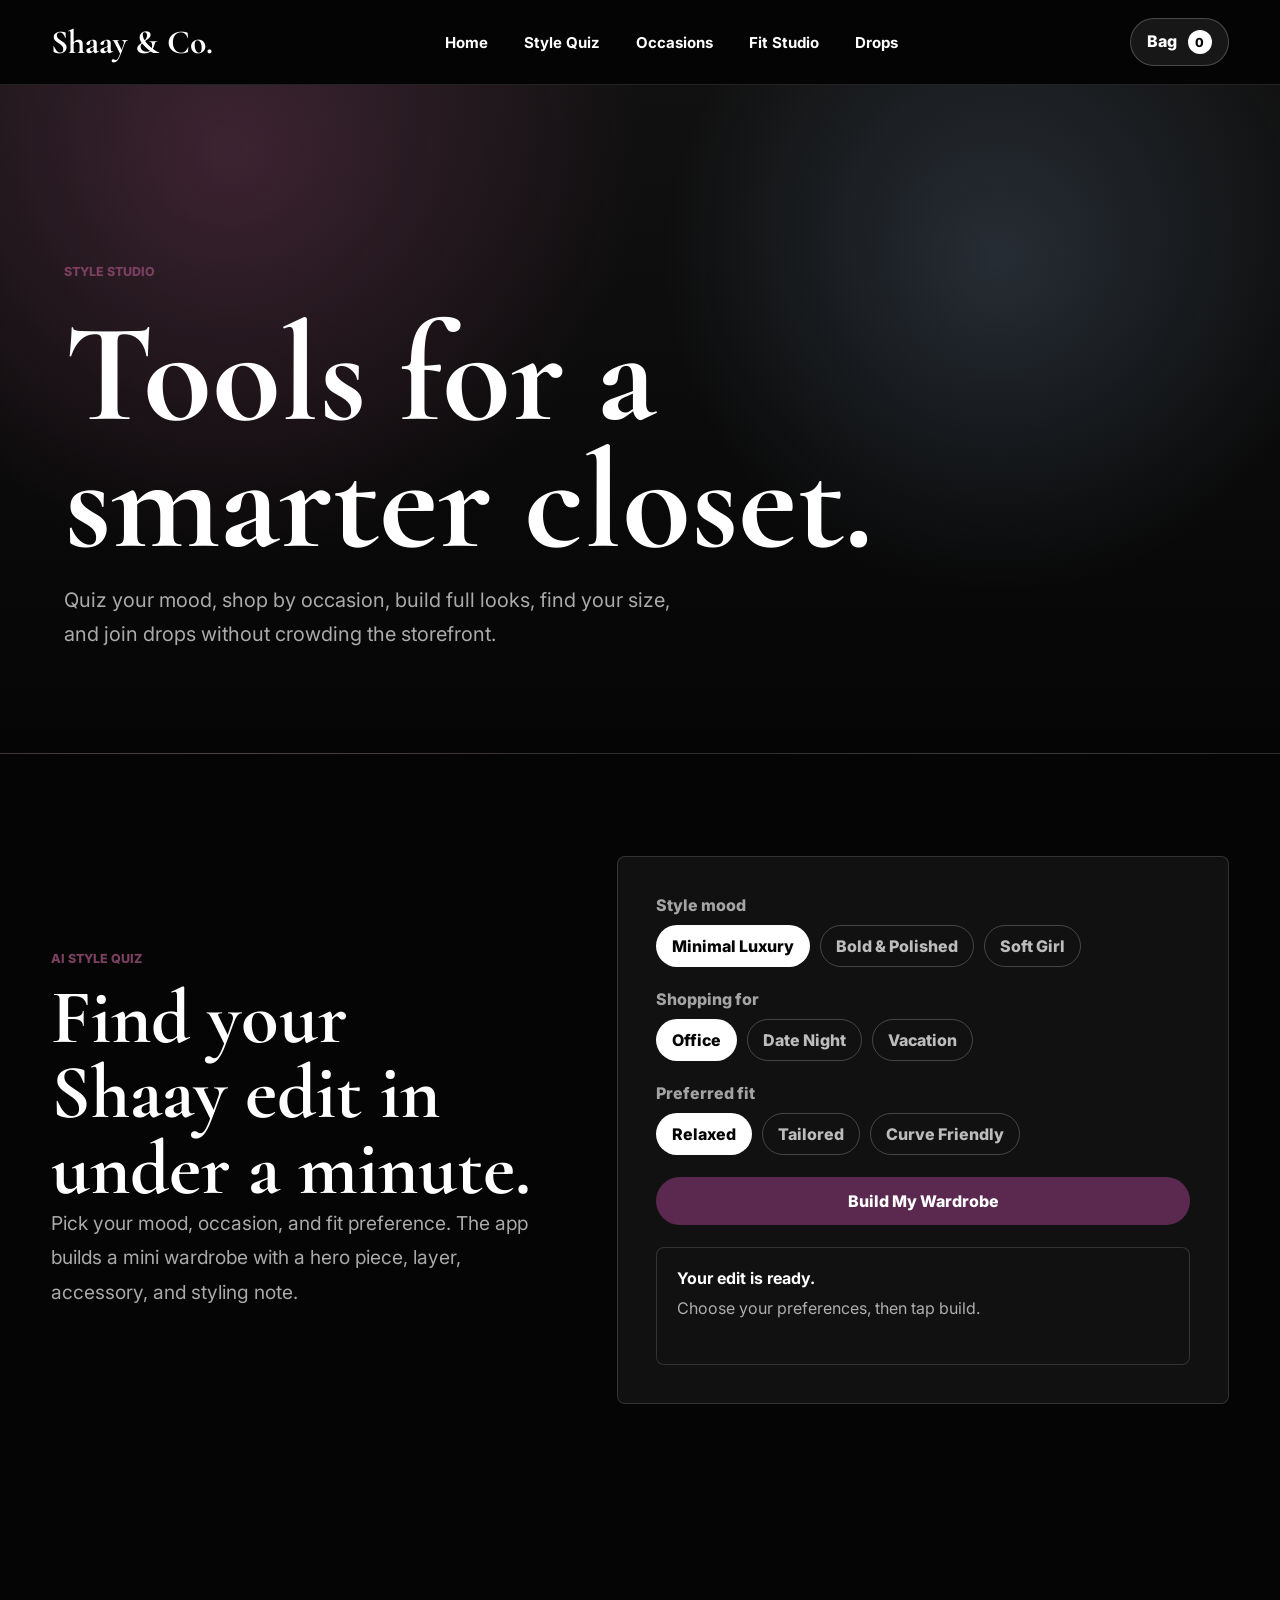
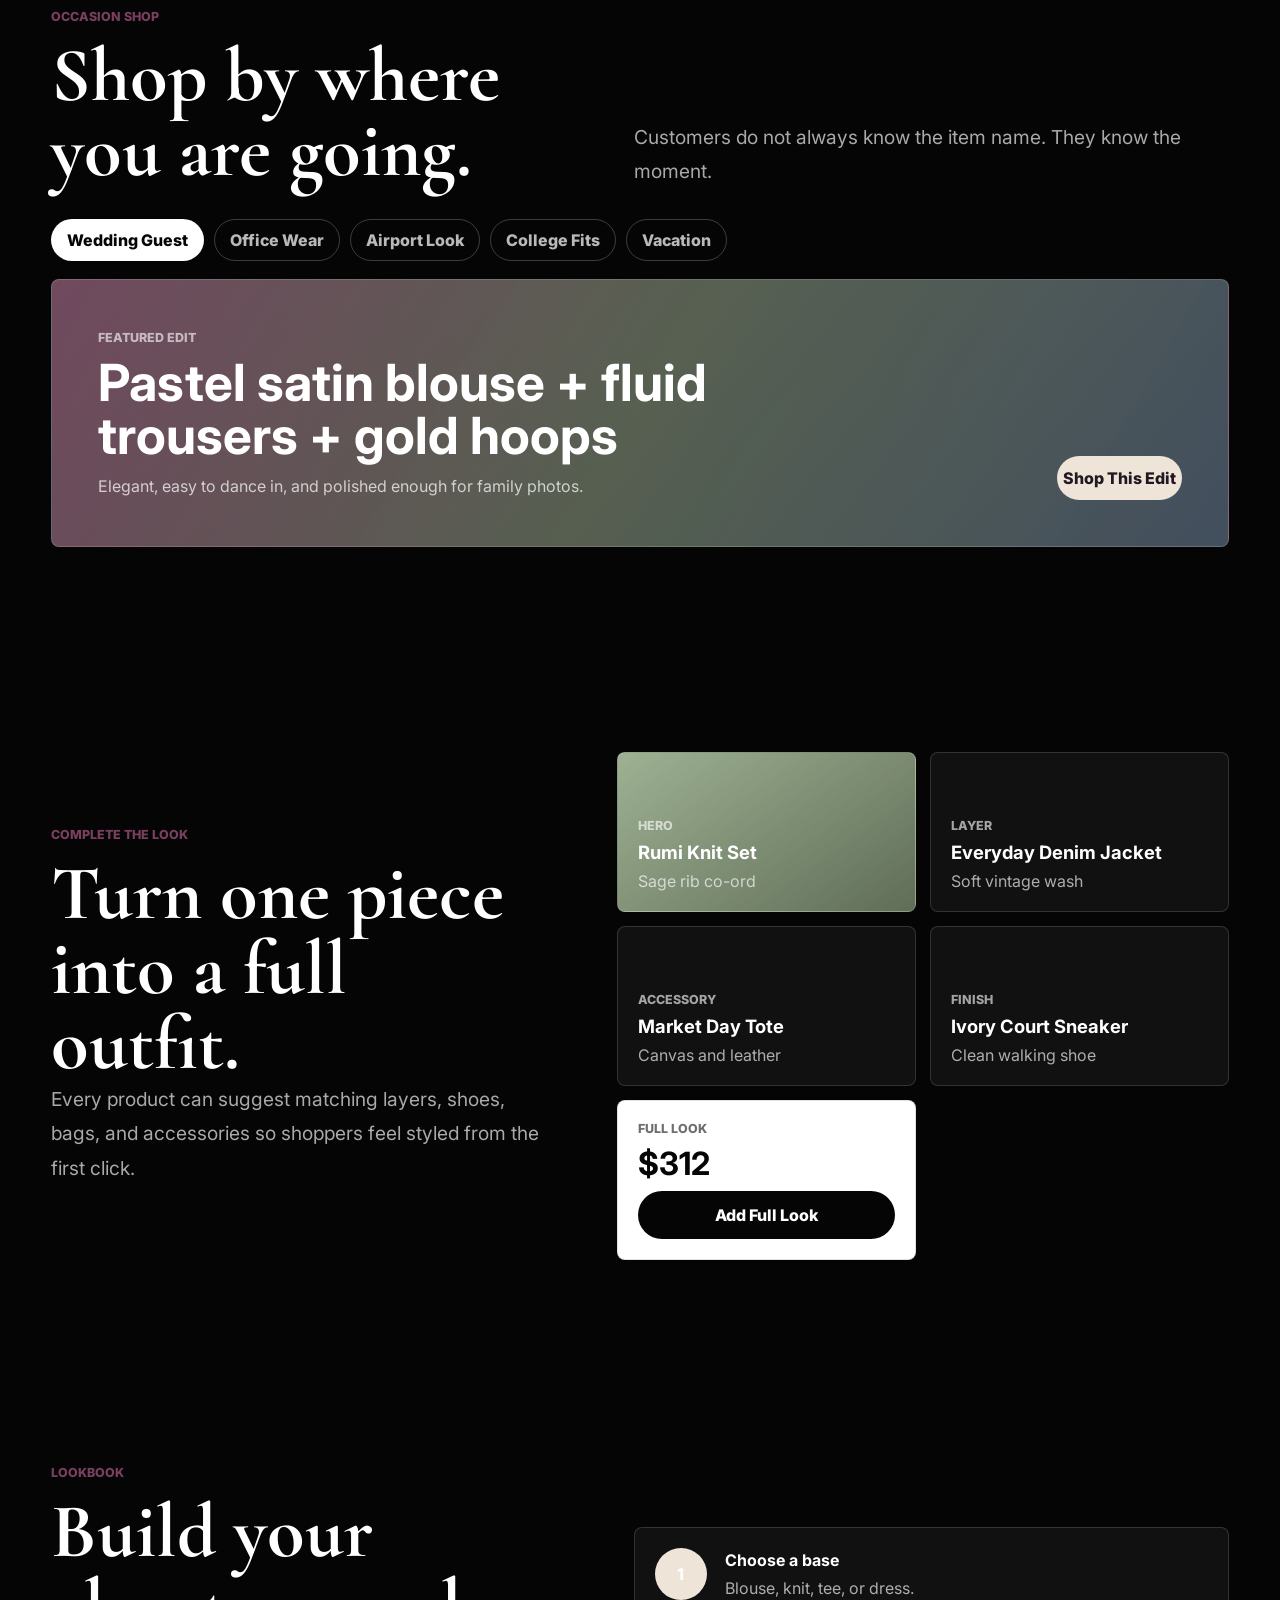
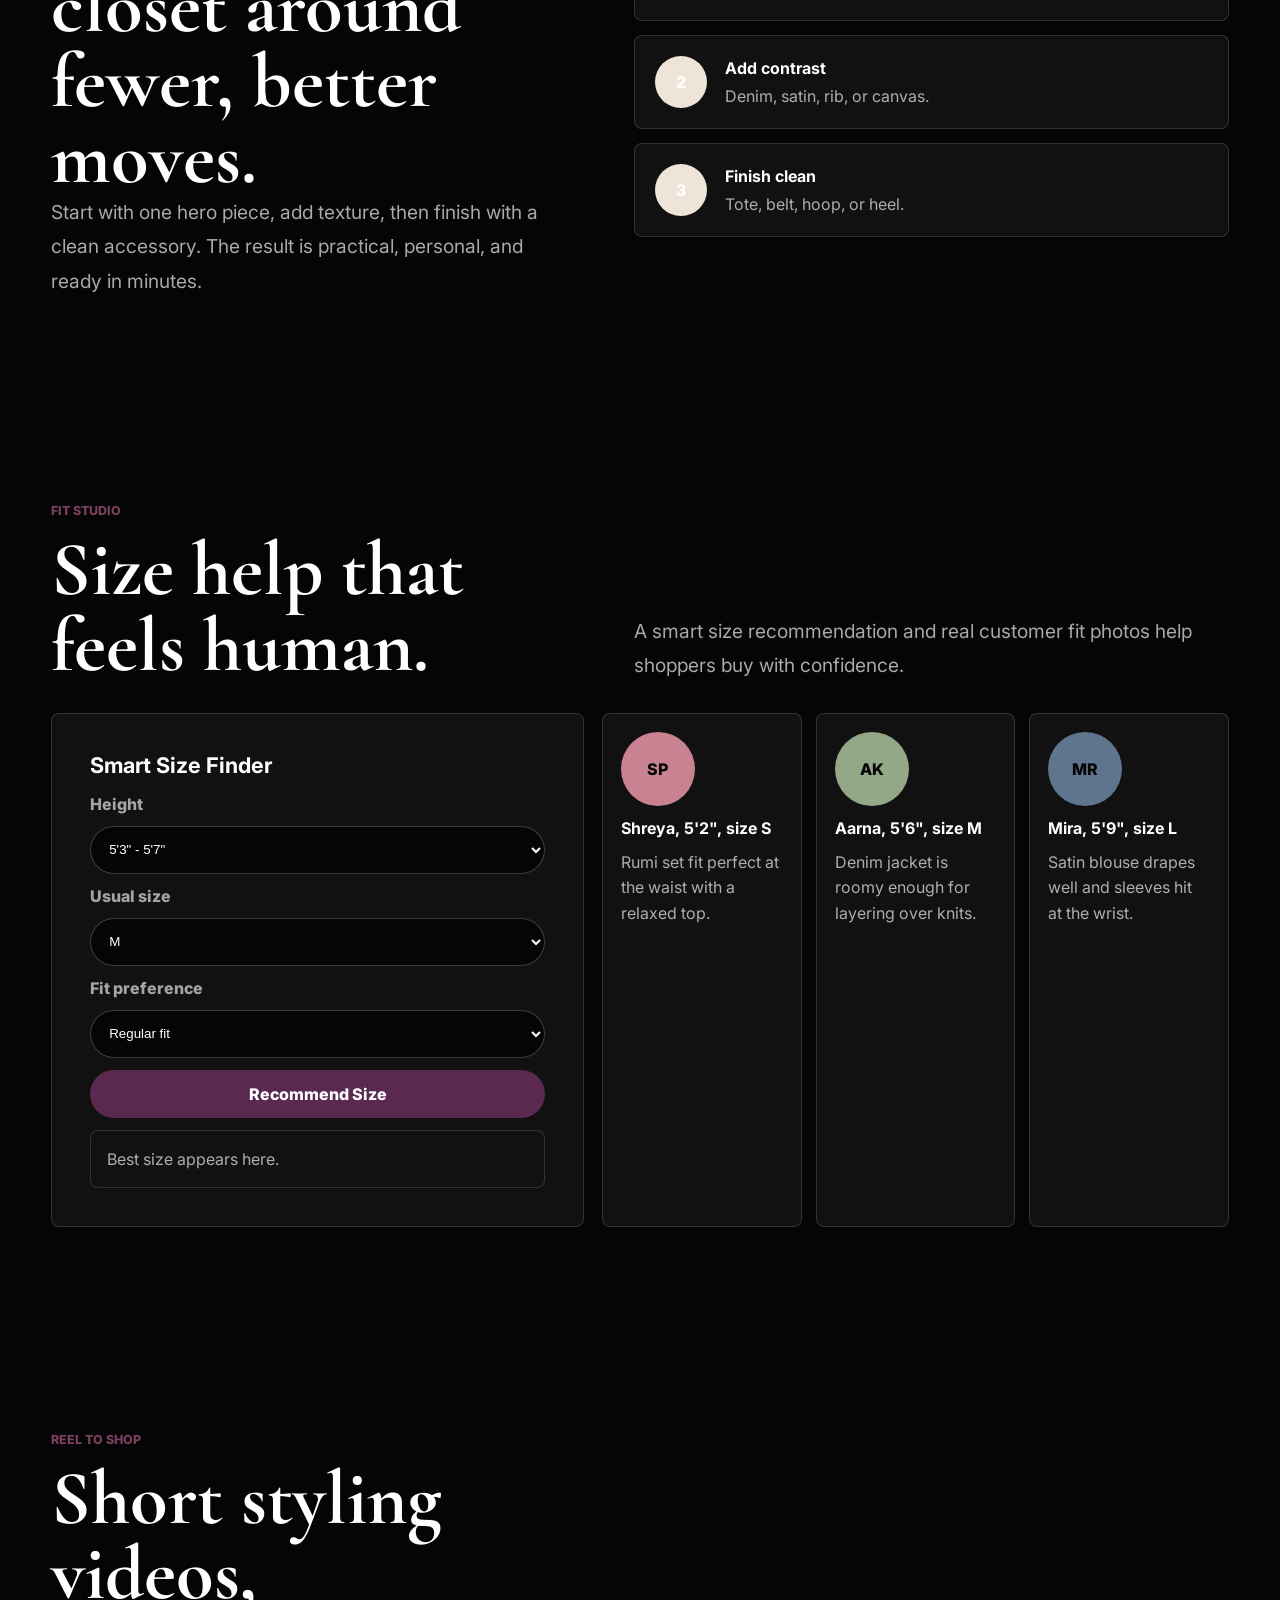
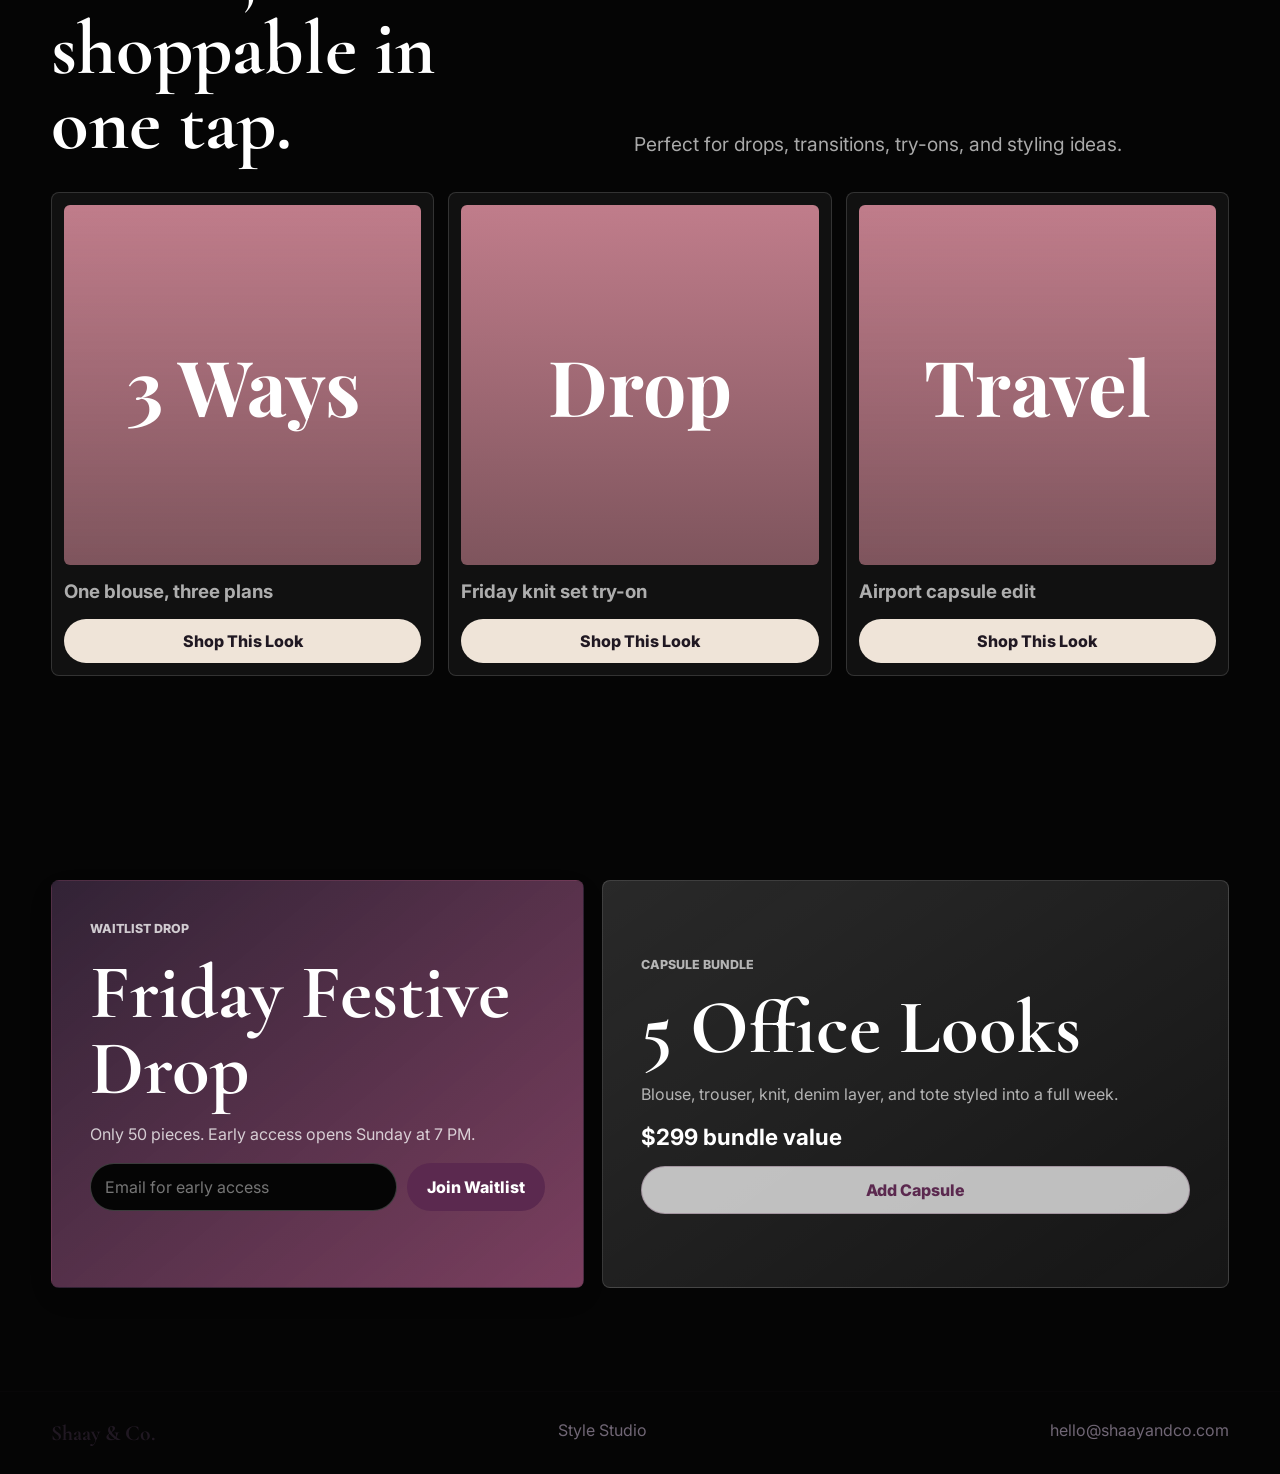
==== features.html @ 63ec81c3 "Refresh storefront and split style studio" ====
<!doctype html>
<html lang="en">
  <head>
    <meta charset="UTF-8" />
    <meta name="viewport" content="width=device-width, initial-scale=1.0" />
    <title>Style Studio | Shaay & Co.</title>
    <meta
      name="description"
      content="Interactive Shaay & Co. styling tools including style quiz, occasion shopping, size finder, reels, waitlists, and capsule bundles."
    />
    <link rel="preconnect" href="https://fonts.googleapis.com" />
    <link rel="preconnect" href="https://fonts.gstatic.com" crossorigin />
    <link
      href="https://fonts.googleapis.com/css2?family=Cormorant+Garamond:wght@600;700&family=Inter:wght@400;500;600;700;800&family=Playfair+Display:wght@600;700&display=swap"
      rel="stylesheet"
    />
    <link rel="stylesheet" href="styles.css" />
  </head>
  <body class="dark-page">
    <header class="site-header" id="top">
      <a class="brand" href="index.html" aria-label="Shaay and Co. home">Shaay &amp; Co.</a>
      <button class="menu-toggle" type="button" aria-expanded="false" aria-controls="site-nav">
        <span></span>
        <span></span>
      </button>
      <nav class="site-nav" id="site-nav" aria-label="Primary navigation">
        <a href="index.html">Home</a>
        <a href="#style-quiz">Style Quiz</a>
        <a href="#occasions">Occasions</a>
        <a href="#fit-studio">Fit Studio</a>
        <a href="#drops">Drops</a>
      </nav>
      <button class="cart-button" type="button" aria-label="Open shopping bag">
        Bag <span id="cart-count">0</span>
      </button>
    </header>

    <main>
      <section class="studio-hero">
        <p class="eyebrow">Style Studio</p>
        <h1>Tools for a smarter closet.</h1>
        <p>
          Quiz your mood, shop by occasion, build full looks, find your size, and join
          drops without crowding the storefront.
        </p>
      </section>

      <section class="section quiz-section" id="style-quiz">
        <div class="feature-copy">
          <p class="eyebrow">AI Style Quiz</p>
          <h2>Find your Shaay edit in under a minute.</h2>
          <p>
            Pick your mood, occasion, and fit preference. The app builds a mini wardrobe
            with a hero piece, layer, accessory, and styling note.
          </p>
        </div>
        <div class="quiz-card">
          <div class="quiz-group">
            <span>Style mood</span>
            <div class="choice-row" data-choice-group="mood">
              <button type="button" class="choice active" data-value="minimal">Minimal Luxury</button>
              <button type="button" class="choice" data-value="bold">Bold & Polished</button>
              <button type="button" class="choice" data-value="soft">Soft Girl</button>
            </div>
          </div>
          <div class="quiz-group">
            <span>Shopping for</span>
            <div class="choice-row" data-choice-group="occasion">
              <button type="button" class="choice active" data-value="office">Office</button>
              <button type="button" class="choice" data-value="date">Date Night</button>
              <button type="button" class="choice" data-value="vacation">Vacation</button>
            </div>
          </div>
          <div class="quiz-group">
            <span>Preferred fit</span>
            <div class="choice-row" data-choice-group="fit">
              <button type="button" class="choice active" data-value="relaxed">Relaxed</button>
              <button type="button" class="choice" data-value="tailored">Tailored</button>
              <button type="button" class="choice" data-value="curve">Curve Friendly</button>
            </div>
          </div>
          <button class="button primary full-button" id="quiz-button" type="button">Build My Wardrobe</button>
          <div class="quiz-result" id="quiz-result" aria-live="polite">
            <strong>Your edit is ready.</strong>
            <p>Choose your preferences, then tap build.</p>
          </div>
        </div>
      </section>

      <section class="section occasions" id="occasions">
        <div class="section-heading compact">
          <div>
            <p class="eyebrow">Occasion Shop</p>
            <h2>Shop by where you are going.</h2>
          </div>
          <p>
            Customers do not always know the item name. They know the moment.
          </p>
        </div>
        <div class="occasion-tabs" aria-label="Occasion filters">
          <button class="occasion-button active" type="button" data-occasion="wedding">Wedding Guest</button>
          <button class="occasion-button" type="button" data-occasion="office">Office Wear</button>
          <button class="occasion-button" type="button" data-occasion="airport">Airport Look</button>
          <button class="occasion-button" type="button" data-occasion="college">College Fits</button>
          <button class="occasion-button" type="button" data-occasion="vacation">Vacation</button>
        </div>
        <div class="occasion-board" id="occasion-board">
          <div>
            <span>Featured edit</span>
            <h3>Pastel satin blouse + fluid trousers + gold hoops</h3>
            <p>Elegant, easy to dance in, and polished enough for family photos.</p>
          </div>
          <button class="add-button" type="button" data-product="Wedding Guest Edit">Shop This Edit</button>
        </div>
      </section>

      <section class="section complete-look" id="complete-look">
        <div class="feature-copy">
          <p class="eyebrow">Complete The Look</p>
          <h2>Turn one piece into a full outfit.</h2>
          <p>
            Every product can suggest matching layers, shoes, bags, and accessories so
            shoppers feel styled from the first click.
          </p>
        </div>
        <div class="look-builder">
          <article class="look-item hero-piece">
            <span>Hero</span>
            <strong>Rumi Knit Set</strong>
            <p>Sage rib co-ord</p>
          </article>
          <article class="look-item">
            <span>Layer</span>
            <strong>Everyday Denim Jacket</strong>
            <p>Soft vintage wash</p>
          </article>
          <article class="look-item">
            <span>Accessory</span>
            <strong>Market Day Tote</strong>
            <p>Canvas and leather</p>
          </article>
          <article class="look-item">
            <span>Finish</span>
            <strong>Ivory Court Sneaker</strong>
            <p>Clean walking shoe</p>
          </article>
          <div class="look-total">
            <span>Full look</span>
            <strong>$312</strong>
            <button class="button primary" type="button" id="add-look-button">Add Full Look</button>
          </div>
        </div>
      </section>

      <section class="section lookbook" id="lookbook">
        <div class="lookbook-copy">
          <p class="eyebrow">Lookbook</p>
          <h2>Build your closet around fewer, better moves.</h2>
          <p>
            Start with one hero piece, add texture, then finish with a clean accessory.
            The result is practical, personal, and ready in minutes.
          </p>
        </div>
        <div class="lookbook-steps" aria-label="Styling steps">
          <div><span>1</span><strong>Choose a base</strong><p>Blouse, knit, tee, or dress.</p></div>
          <div><span>2</span><strong>Add contrast</strong><p>Denim, satin, rib, or canvas.</p></div>
          <div><span>3</span><strong>Finish clean</strong><p>Tote, belt, hoop, or heel.</p></div>
        </div>
      </section>

      <section class="section fit-studio" id="fit-studio">
        <div class="section-heading compact">
          <div>
            <p class="eyebrow">Fit Studio</p>
            <h2>Size help that feels human.</h2>
          </div>
          <p>
            A smart size recommendation and real customer fit photos help shoppers buy
            with confidence.
          </p>
        </div>
        <div class="fit-grid">
          <form class="size-card" id="size-form">
            <h3>Smart Size Finder</h3>
            <label for="height">Height</label>
            <select id="height" name="height">
              <option value="petite">Under 5'3"</option>
              <option value="regular" selected>5'3" - 5'7"</option>
              <option value="tall">5'8" and above</option>
            </select>
            <label for="usual-size">Usual size</label>
            <select id="usual-size" name="usual-size">
              <option>XS</option>
              <option>S</option>
              <option selected>M</option>
              <option>L</option>
              <option>XL</option>
            </select>
            <label for="fit-preference">Fit preference</label>
            <select id="fit-preference" name="fit-preference">
              <option value="snatched">Close fit</option>
              <option value="regular" selected>Regular fit</option>
              <option value="relaxed">Relaxed fit</option>
            </select>
            <button class="button primary full-button" type="submit">Recommend Size</button>
            <p class="size-result" id="size-result" role="status">Best size appears here.</p>
          </form>
          <div class="fit-photos">
            <article>
              <div class="fit-avatar blush-bg">SP</div>
              <strong>Shreya, 5'2", size S</strong>
              <p>Rumi set fit perfect at the waist with a relaxed top.</p>
            </article>
            <article>
              <div class="fit-avatar sage-bg">AK</div>
              <strong>Aarna, 5'6", size M</strong>
              <p>Denim jacket is roomy enough for layering over knits.</p>
            </article>
            <article>
              <div class="fit-avatar denim-bg">MR</div>
              <strong>Mira, 5'9", size L</strong>
              <p>Satin blouse drapes well and sleeves hit at the wrist.</p>
            </article>
          </div>
        </div>
      </section>

      <section class="section reels-section" id="reels">
        <div class="section-heading compact">
          <div>
            <p class="eyebrow">Reel To Shop</p>
            <h2>Short styling videos, shoppable in one tap.</h2>
          </div>
          <p>Perfect for drops, transitions, try-ons, and styling ideas.</p>
        </div>
        <div class="reel-grid">
          <article class="reel-card">
            <div class="reel-frame">3 Ways</div>
            <h3>One blouse, three plans</h3>
            <button class="add-button" type="button" data-product="3 Ways Satin Blouse Reel">Shop This Look</button>
          </article>
          <article class="reel-card">
            <div class="reel-frame sage-bg">Drop</div>
            <h3>Friday knit set try-on</h3>
            <button class="add-button" type="button" data-product="Friday Knit Set Reel">Shop This Look</button>
          </article>
          <article class="reel-card">
            <div class="reel-frame denim-bg">Travel</div>
            <h3>Airport capsule edit</h3>
            <button class="add-button" type="button" data-product="Airport Capsule Reel">Shop This Look</button>
          </article>
        </div>
      </section>

      <section class="section drops-bundles" id="drops">
        <div class="drop-card">
          <p class="eyebrow">Waitlist Drop</p>
          <h2>Friday Festive Drop</h2>
          <p>Only 50 pieces. Early access opens Sunday at 7 PM.</p>
          <form id="waitlist-form" class="mini-form">
            <input name="waitlist-email" type="email" placeholder="Email for early access" required />
            <button class="button primary" type="submit">Join Waitlist</button>
          </form>
          <p class="form-message" id="waitlist-message" role="status"></p>
        </div>
        <div class="bundle-card">
          <p class="eyebrow">Capsule Bundle</p>
          <h2>5 Office Looks</h2>
          <p>Blouse, trouser, knit, denim layer, and tote styled into a full week.</p>
          <strong>$299 bundle value</strong>
          <button class="button secondary" type="button" id="bundle-button">Add Capsule</button>
        </div>
      </section>
    </main>

    <aside class="toast" id="toast" role="status" aria-live="polite"></aside>

    <footer class="site-footer">
      <strong>Shaay &amp; Co.</strong>
      <span>Style Studio</span>
      <a href="mailto:hello@shaayandco.com">hello@shaayandco.com</a>
    </footer>

    <script src="script.js"></script>
  </body>
</html>
---- styles.css ----
:root {
  --ink: #201822;
  --muted: #706675;
  --paper: #fbf7f1;
  --ivory: #efe4d8;
  --sage: #93a886;
  --blush: #c98291;
  --denim: #5f748d;
  --charcoal: #2d2133;
  --fig: #5b294f;
  --wine: #7b3f5f;
  --gold: #b58a4a;
  --line: rgba(32, 24, 34, 0.13);
  --shadow: 0 18px 45px rgba(45, 33, 51, 0.14);
}

* {
  box-sizing: border-box;
}

html {
  scroll-behavior: smooth;
}

body {
  margin: 0;
  background: var(--paper);
  color: var(--ink);
  font-family: Inter, system-ui, -apple-system, BlinkMacSystemFont, "Segoe UI", sans-serif;
}

body.home-page {
  background: #050505;
  color: #f8f4ee;
}

body.dark-page {
  background: #050505;
  color: #f8f4ee;
}

a {
  color: inherit;
  text-decoration: none;
}

button,
input {
  font: inherit;
}

.site-header {
  position: sticky;
  top: 0;
  z-index: 20;
  display: grid;
  grid-template-columns: auto 1fr auto;
  align-items: center;
  gap: 28px;
  padding: 18px clamp(18px, 4vw, 56px);
  background: rgba(251, 247, 241, 0.9);
  border-bottom: 1px solid var(--line);
  backdrop-filter: blur(16px);
}

.home-page .site-header {
  background: rgba(5, 5, 5, 0.82);
  border-bottom-color: rgba(255, 255, 255, 0.12);
}

.dark-page .site-header {
  background: rgba(5, 5, 5, 0.82);
  border-bottom-color: rgba(255, 255, 255, 0.12);
}

.dark-page .brand,
.dark-page .site-nav,
.dark-page .site-nav a:hover {
  color: #fff;
}

.dark-page .cart-button,
.dark-page .menu-toggle {
  background: rgba(255, 255, 255, 0.08);
  border-color: rgba(255, 255, 255, 0.22);
  color: #fff;
}

.dark-page .cart-button span {
  background: #fff;
  color: #050505;
}

.dark-page .menu-toggle span {
  background: #fff;
}

.home-page .brand,
.home-page .site-nav,
.home-page .site-nav a:hover {
  color: #fff;
}

.home-page .cart-button,
.home-page .menu-toggle {
  background: rgba(255, 255, 255, 0.08);
  border-color: rgba(255, 255, 255, 0.22);
  color: #fff;
}

.home-page .cart-button span {
  background: #fff;
  color: #050505;
}

.home-page .menu-toggle span {
  background: #fff;
}

.brand {
  font-family: "Cormorant Garamond", Georgia, serif;
  font-size: clamp(1.5rem, 3vw, 2.1rem);
  font-weight: 700;
}

.site-nav {
  display: flex;
  justify-content: center;
  gap: clamp(18px, 3vw, 36px);
  color: var(--muted);
  font-size: 0.94rem;
  font-weight: 700;
}

.site-nav a:hover {
  color: var(--ink);
}

.cart-button,
.menu-toggle,
.filter-button,
.choice,
.occasion-button,
.add-button,
.button {
  border: 0;
  cursor: pointer;
}

.cart-button {
  min-width: 92px;
  padding: 11px 16px;
  border: 1px solid var(--line);
  border-radius: 999px;
  background: #fff;
  color: var(--ink);
  font-weight: 800;
}

.cart-button span {
  display: inline-grid;
  min-width: 24px;
  height: 24px;
  margin-left: 8px;
  place-items: center;
  border-radius: 999px;
  background: var(--fig);
  color: #fff;
  font-size: 0.78rem;
}

.menu-toggle {
  display: none;
  width: 42px;
  height: 42px;
  place-items: center;
  border-radius: 999px;
  background: #fff;
  border: 1px solid var(--line);
}

.menu-toggle span {
  display: block;
  width: 18px;
  height: 2px;
  margin: 3px 0;
  background: var(--ink);
}

.hero {
  position: relative;
  min-height: min(720px, calc(100vh - 72px));
  display: grid;
  align-items: center;
  overflow: hidden;
  isolation: isolate;
}

.home-page .hero {
  min-height: min(860px, calc(100vh - 72px));
  align-items: end;
  background: #050505;
}

.studio-hero {
  min-height: 58vh;
  display: grid;
  align-content: end;
  gap: 18px;
  padding: clamp(96px, 14vw, 180px) clamp(18px, 5vw, 72px) clamp(56px, 8vw, 110px);
  background:
    linear-gradient(135deg, rgba(251, 247, 241, 0.86), rgba(239, 228, 216, 0.62)),
    linear-gradient(120deg, rgba(123, 63, 95, 0.18), rgba(147, 168, 134, 0.18), rgba(95, 116, 141, 0.16));
}

.dark-page .studio-hero {
  background:
    radial-gradient(circle at 18% 10%, rgba(123, 63, 95, 0.42), transparent 34%),
    radial-gradient(circle at 78% 26%, rgba(95, 116, 141, 0.3), transparent 30%),
    linear-gradient(180deg, #111 0%, #050505 100%);
  border-bottom: 1px solid rgba(255, 255, 255, 0.12);
}

.studio-hero h1 {
  max-width: 980px;
  margin: 0;
  font-family: "Cormorant Garamond", Georgia, serif;
  font-size: clamp(4rem, 11vw, 10rem);
  line-height: 0.9;
}

.studio-hero p:not(.eyebrow) {
  max-width: 620px;
  margin: 0;
  color: var(--muted);
  font-size: clamp(1rem, 2vw, 1.25rem);
  line-height: 1.7;
}

.dark-page .studio-hero h1,
.dark-page .section h2,
.dark-page .lookbook-copy h2,
.dark-page .size-card h3,
.dark-page .reel-card h3,
.dark-page .bundle-card h2 {
  color: #fff;
}

.dark-page .studio-hero p:not(.eyebrow),
.dark-page .feature-copy p:not(.eyebrow),
.dark-page .lookbook-copy p:not(.eyebrow),
.dark-page .section-heading.compact > p,
.dark-page .look-item p,
.dark-page .lookbook-steps p,
.dark-page .fit-photos p,
.dark-page .reel-card h3,
.dark-page .bundle-card p {
  color: rgba(255, 255, 255, 0.66);
}

.hero img {
  position: absolute;
  inset: 0;
  width: 100%;
  height: 100%;
  object-fit: cover;
  z-index: -2;
}

.home-page .hero img {
  opacity: 0.64;
  filter: saturate(0.9) contrast(1.08);
}

.hero::after {
  content: "";
  position: absolute;
  inset: 0;
  background: linear-gradient(90deg, rgba(251, 247, 241, 0.94) 0%, rgba(244, 230, 222, 0.74) 38%, rgba(123, 63, 95, 0.08) 76%);
  z-index: -1;
}

.home-page .hero::after {
  background:
    linear-gradient(180deg, rgba(5, 5, 5, 0.16) 0%, rgba(5, 5, 5, 0.28) 42%, #050505 100%),
    linear-gradient(90deg, rgba(5, 5, 5, 0.9) 0%, rgba(5, 5, 5, 0.54) 42%, rgba(5, 5, 5, 0.2) 100%);
}

.hero-copy {
  width: min(820px, calc(100% - 36px));
  margin-left: clamp(18px, 6vw, 82px);
  padding: 56px 0 112px;
}

.home-page .hero-copy {
  width: min(900px, calc(100% - 36px));
  margin-inline: auto;
  padding: 80px 0 clamp(78px, 12vw, 140px);
  text-align: center;
}

.eyebrow {
  margin: 0 0 14px;
  color: var(--wine);
  font-size: 0.78rem;
  font-weight: 800;
  letter-spacing: 0;
  text-transform: uppercase;
}

.hero h1,
.section h2,
.collection-panel h2,
.newsletter h2,
.drop-card h2,
.bundle-card h2 {
  margin: 0;
  font-family: "Cormorant Garamond", Georgia, serif;
  line-height: 0.98;
}

.hero h1 {
  max-width: 100%;
  color: var(--ink);
  font-size: clamp(4.2rem, 9vw, 8.8rem);
  white-space: nowrap;
}

.home-page .hero h1 {
  color: #fff;
  text-shadow: 0 16px 50px rgba(0, 0, 0, 0.45);
}

.hero p:not(.eyebrow) {
  max-width: 520px;
  margin: 22px 0 0;
  color: #373331;
  font-size: clamp(1.05rem, 2vw, 1.35rem);
  line-height: 1.55;
}

.home-page .hero p:not(.eyebrow) {
  max-width: 680px;
  margin-inline: auto;
  color: rgba(255, 255, 255, 0.86);
}

.hero-actions {
  display: flex;
  flex-wrap: wrap;
  gap: 12px;
  margin-top: 32px;
}

.home-page .hero-actions {
  justify-content: center;
}

.button {
  display: inline-flex;
  min-height: 48px;
  align-items: center;
  justify-content: center;
  padding: 0 20px;
  border-radius: 999px;
  font-weight: 800;
}

.button.primary {
  background: var(--fig);
  color: #fff;
}

.home-page .button.primary {
  background: #fff;
  color: #050505;
}

.home-page .button.secondary {
  background: transparent;
  border-color: rgba(255, 255, 255, 0.46);
  color: #fff;
}

.home-category-nav {
  display: grid;
  grid-template-columns: repeat(5, 1fr);
  gap: 1px;
  background: rgba(255, 255, 255, 0.12);
  border-block: 1px solid rgba(255, 255, 255, 0.12);
}

.home-category-nav a {
  min-height: 74px;
  display: grid;
  place-items: center;
  background: #050505;
  color: rgba(255, 255, 255, 0.86);
  font-weight: 800;
  text-transform: uppercase;
}

.home-category-nav a:hover {
  background: #151015;
  color: #fff;
}

.campaign-gallery {
  display: grid;
  grid-template-columns: 1.25fr 0.85fr;
  grid-template-rows: repeat(2, minmax(300px, 38vw));
  gap: 1px;
  background: rgba(255, 255, 255, 0.12);
  border-bottom: 1px solid rgba(255, 255, 255, 0.12);
}

.campaign-tile {
  position: relative;
  display: grid;
  align-items: end;
  min-height: 320px;
  overflow: hidden;
  color: #fff;
  isolation: isolate;
}

.campaign-tile.large {
  grid-row: span 2;
}

.campaign-tile img,
.video-card img {
  position: absolute;
  inset: 0;
  width: 100%;
  height: 100%;
  object-fit: cover;
  z-index: -2;
}

.campaign-tile::after,
.video-card::after {
  content: "";
  position: absolute;
  inset: 0;
  background: linear-gradient(180deg, rgba(5, 5, 5, 0.04), rgba(5, 5, 5, 0.82));
  z-index: -1;
}

.campaign-tile div {
  display: grid;
  gap: 8px;
  padding: clamp(22px, 4vw, 46px);
}

.campaign-tile span,
.video-card span {
  color: rgba(255, 255, 255, 0.7);
  font-size: 0.78rem;
  font-weight: 800;
  text-transform: uppercase;
}

.campaign-tile strong {
  font-family: "Cormorant Garamond", Georgia, serif;
  font-size: clamp(2.6rem, 7vw, 6.6rem);
  line-height: 0.92;
}

.button.secondary {
  border: 1px solid rgba(91, 41, 79, 0.28);
  background: rgba(255, 255, 255, 0.72);
  color: var(--fig);
}

.announcement {
  display: grid;
  grid-template-columns: repeat(3, 1fr);
  border-block: 1px solid var(--line);
  background: #fff;
}

.home-page .announcement {
  background: #111;
  border-block-color: rgba(255, 255, 255, 0.12);
}

.home-page .announcement span {
  color: rgba(255, 255, 255, 0.78);
}

.home-page .announcement span + span {
  border-left-color: rgba(255, 255, 255, 0.12);
}

.announcement span {
  padding: 18px;
  text-align: center;
  color: var(--muted);
  font-weight: 700;
}

.announcement span + span {
  border-left: 1px solid var(--line);
}

.section {
  padding: clamp(64px, 8vw, 112px) clamp(18px, 4vw, 56px);
}

.home-page .section {
  background: #050505;
}

.home-page .campaign-copy {
  border-bottom: 1px solid rgba(255, 255, 255, 0.12);
}

.home-page .campaign-copy h2,
.home-page .shop-section h2 {
  color: #fff;
}

.home-page .campaign-copy p,
.home-page .intro > p,
.home-page .section-heading.compact > p {
  color: rgba(255, 255, 255, 0.68);
}

.video-shop {
  display: grid;
  grid-template-columns: minmax(0, 0.74fr) minmax(0, 1fr);
  gap: clamp(24px, 5vw, 72px);
  align-items: end;
  padding: clamp(70px, 9vw, 124px) clamp(18px, 4vw, 56px);
  background: #050505;
}

.video-copy h2 {
  max-width: 680px;
  margin: 0;
  color: #fff;
  font-family: "Cormorant Garamond", Georgia, serif;
  font-size: clamp(2.6rem, 6vw, 5.8rem);
  line-height: 0.96;
}

.video-grid {
  display: grid;
  grid-template-columns: repeat(2, minmax(0, 1fr));
  gap: 16px;
}

.video-card {
  position: relative;
  min-height: 520px;
  display: grid;
  align-items: end;
  overflow: hidden;
  border: 1px solid rgba(255, 255, 255, 0.14);
  border-radius: 8px;
  color: #fff;
  isolation: isolate;
}

.video-card div {
  display: grid;
  gap: 8px;
  padding: 22px;
}

.video-card strong {
  font-size: 1.15rem;
}

.play-button {
  position: absolute;
  top: 18px;
  right: 18px;
  z-index: 2;
  width: 58px;
  height: 58px;
  border: 1px solid rgba(255, 255, 255, 0.42);
  border-radius: 50%;
  background: rgba(5, 5, 5, 0.5);
  color: #fff;
  cursor: pointer;
  font-size: 0;
}

.play-button::before {
  content: "";
  display: block;
  width: 0;
  height: 0;
  margin: auto;
  border-block: 10px solid transparent;
  border-left: 16px solid #fff;
  transform: translateX(2px);
}

.intro,
.section-heading,
.lookbook,
.newsletter {
  display: grid;
  grid-template-columns: minmax(0, 0.85fr) minmax(0, 1fr);
  gap: clamp(28px, 6vw, 82px);
  align-items: end;
}

.shop-section {
  padding-top: clamp(80px, 10vw, 138px);
}

.section h2,
.newsletter h2,
.drop-card h2,
.bundle-card h2 {
  max-width: 680px;
  font-size: clamp(2.4rem, 6vw, 5.4rem);
}

.intro > p,
.lookbook-copy p:not(.eyebrow),
.feature-copy p:not(.eyebrow),
.section-heading.compact > p {
  margin: 0;
  color: var(--muted);
  font-size: clamp(1rem, 2vw, 1.2rem);
  line-height: 1.8;
}

.section-heading {
  align-items: center;
  margin-bottom: 30px;
}

.section-heading.compact {
  align-items: end;
}

.quiz-section,
.complete-look {
  display: grid;
  grid-template-columns: minmax(0, 0.8fr) minmax(0, 1fr);
  gap: clamp(28px, 6vw, 82px);
  align-items: center;
  background: #fff;
}

.dark-page .section,
.dark-page .quiz-section,
.dark-page .complete-look,
.dark-page .occasions,
.dark-page .lookbook,
.dark-page .fit-studio,
.dark-page .reels-section,
.dark-page .drops-bundles {
  background: #050505;
}

.quiz-card,
.size-card,
.drop-card,
.bundle-card {
  padding: clamp(22px, 4vw, 38px);
  border: 1px solid var(--line);
  border-radius: 8px;
  background: var(--paper);
  box-shadow: 0 10px 30px rgba(23, 22, 21, 0.05);
}

.dark-page .quiz-card,
.dark-page .size-card,
.dark-page .bundle-card,
.dark-page .fit-photos article,
.dark-page .reel-card,
.dark-page .look-item,
.dark-page .lookbook-steps div,
.dark-page .quiz-result,
.dark-page .size-result {
  background: #111;
  border-color: rgba(255, 255, 255, 0.14);
  box-shadow: none;
  color: #fff;
}

.quiz-card {
  display: grid;
  gap: 22px;
}

.quiz-group {
  display: grid;
  gap: 10px;
}

.quiz-group > span {
  color: var(--muted);
  font-weight: 800;
}

.dark-page .quiz-group > span,
.dark-page .occasion-board span,
.dark-page .look-item span,
.dark-page .look-total span,
.dark-page .size-card label {
  color: rgba(255, 255, 255, 0.62);
}

.choice-row,
.occasion-tabs {
  display: flex;
  flex-wrap: wrap;
  gap: 10px;
}

.choice,
.occasion-button {
  min-height: 42px;
  padding: 0 15px;
  border: 1px solid var(--line);
  border-radius: 999px;
  background: #fff;
  color: var(--muted);
  font-weight: 800;
}

.dark-page .choice,
.dark-page .occasion-button {
  background: transparent;
  border-color: rgba(255, 255, 255, 0.22);
  color: rgba(255, 255, 255, 0.72);
}

.choice.active,
.occasion-button.active {
  background: var(--fig);
  color: #fff;
}

.dark-page .choice.active,
.dark-page .occasion-button.active {
  background: #fff;
  color: #050505;
}

.full-button {
  width: 100%;
}

.quiz-result,
.occasion-board,
.look-total,
.size-result {
  border-radius: 8px;
  background: #fff;
}

.quiz-result {
  min-height: 118px;
  padding: 20px;
  border: 1px solid var(--line);
}

.quiz-result p {
  margin: 8px 0 0;
  color: var(--muted);
  line-height: 1.6;
}

.dark-page .quiz-result p,
.dark-page .size-result {
  color: rgba(255, 255, 255, 0.66);
}

.filters {
  display: flex;
  flex-wrap: wrap;
  justify-content: flex-end;
  gap: 10px;
}

.filter-button {
  min-height: 42px;
  padding: 0 16px;
  border-radius: 999px;
  background: #fff;
  color: var(--muted);
  border: 1px solid var(--line);
  font-weight: 800;
}

.filter-button.active {
  background: var(--fig);
  color: #fff;
}

.product-grid {
  display: grid;
  grid-template-columns: repeat(4, minmax(0, 1fr));
  gap: 18px;
}

.product-card {
  display: grid;
  gap: 16px;
  padding: 12px;
  border: 1px solid var(--line);
  border-radius: 8px;
  background: #fff;
  box-shadow: 0 10px 30px rgba(23, 22, 21, 0.05);
}

.home-page .product-card {
  background: #111;
  border-color: rgba(255, 255, 255, 0.14);
  box-shadow: none;
}

.home-page .product-info h3,
.home-page .product-info span {
  color: #fff;
}

.home-page .product-info p {
  color: rgba(255, 255, 255, 0.62);
}

.home-page .filter-button {
  background: transparent;
  border-color: rgba(255, 255, 255, 0.22);
  color: rgba(255, 255, 255, 0.68);
}

.home-page .filter-button.active {
  background: #fff;
  color: #050505;
}

.home-page .add-button {
  background: #fff;
  color: #050505;
}

.home-page .add-button:hover {
  background: var(--blush);
  color: #050505;
}

.product-card.hidden {
  display: none;
}

.occasions {
  background: var(--ivory);
}

.occasion-tabs {
  margin-bottom: 18px;
}

.occasion-board {
  display: grid;
  grid-template-columns: 1fr auto;
  gap: 22px;
  align-items: end;
  min-height: 240px;
  padding: clamp(24px, 5vw, 46px);
  border: 1px solid var(--line);
  background:
    linear-gradient(135deg, rgba(255, 255, 255, 0.78), rgba(255, 255, 255, 0.26)),
    linear-gradient(120deg, #d5a0a8, var(--sage) 50%, var(--denim));
}

.dark-page .occasion-board {
  border-color: rgba(255, 255, 255, 0.16);
  background:
    linear-gradient(135deg, rgba(255, 255, 255, 0.12), rgba(255, 255, 255, 0.03)),
    linear-gradient(120deg, rgba(123, 63, 95, 0.75), rgba(147, 168, 134, 0.48) 50%, rgba(95, 116, 141, 0.62));
  color: #fff;
}

.occasion-board span,
.look-item span,
.look-total span {
  color: var(--muted);
  font-size: 0.78rem;
  font-weight: 800;
  text-transform: uppercase;
}

.occasion-board h3 {
  max-width: 720px;
  margin: 10px 0;
  font-size: clamp(1.8rem, 4vw, 3.4rem);
  line-height: 1.05;
}

.occasion-board p {
  max-width: 560px;
  margin: 0;
  color: var(--muted);
  line-height: 1.7;
}

.dark-page .occasion-board p {
  color: rgba(255, 255, 255, 0.72);
}

.look-builder {
  display: grid;
  grid-template-columns: repeat(2, minmax(0, 1fr));
  gap: 14px;
}

.look-item,
.look-total {
  min-height: 160px;
  display: grid;
  align-content: end;
  gap: 8px;
  padding: 20px;
  border: 1px solid var(--line);
  border-radius: 8px;
  background: var(--paper);
}

.look-item.hero-piece {
  background:
    linear-gradient(145deg, rgba(255, 255, 255, 0.22), rgba(23, 22, 21, 0.08)),
    var(--sage);
}

.dark-page .look-item.hero-piece {
  background:
    linear-gradient(145deg, rgba(255, 255, 255, 0.1), rgba(5, 5, 5, 0.36)),
    var(--sage);
}

.look-item strong {
  font-size: 1.15rem;
}

.look-item p {
  margin: 0;
  color: var(--muted);
}

.look-total {
  background: var(--fig);
  color: #fff;
}

.dark-page .look-total {
  background: #fff;
  color: #050505;
}

.dark-page .look-total span {
  color: rgba(5, 5, 5, 0.58);
}

.dark-page .look-total .button.primary {
  background: #050505;
  color: #fff;
}

.look-total span {
  color: rgba(255, 255, 255, 0.66);
}

.look-total strong {
  font-size: 2rem;
}

.look-total .button.primary {
  background: #fff;
  color: var(--ink);
}

.product-media {
  min-height: 310px;
  border-radius: 6px;
  background-size: cover;
  background-position: center;
}

.product-media.silk {
  background:
    linear-gradient(145deg, rgba(255, 255, 255, 0.2), rgba(216, 169, 165, 0.18)),
    radial-gradient(circle at 42% 28%, #fffaf2 0 14%, transparent 15%),
    linear-gradient(130deg, #efe5d7 0%, #faf6ef 42%, #cfa39e 100%);
}

.product-media.denim {
  background:
    linear-gradient(45deg, rgba(255, 255, 255, 0.1) 25%, transparent 25% 50%, rgba(255, 255, 255, 0.09) 50% 75%, transparent 75%),
    linear-gradient(155deg, #3d546c, #9cadbf);
  background-size: 28px 28px, cover;
}

.product-media.knit {
  background:
    repeating-linear-gradient(90deg, rgba(255, 255, 255, 0.18) 0 6px, transparent 6px 14px),
    linear-gradient(145deg, #c8d0bf, #7f9078);
}

.product-media.tote {
  background:
    radial-gradient(circle at 45% 22%, #c48e78 0 18%, transparent 19%),
    linear-gradient(160deg, #f2eadc, #bd9b7f 68%, #6a5447);
}

.product-info {
  display: flex;
  justify-content: space-between;
  gap: 16px;
}

.product-info h3 {
  margin: 0 0 6px;
  font-size: 1rem;
}

.product-info p {
  margin: 0;
  color: var(--muted);
  font-size: 0.9rem;
  line-height: 1.45;
}

.product-info span {
  font-weight: 800;
}

.add-button {
  min-height: 44px;
  border-radius: 999px;
  background: var(--ivory);
  color: var(--ink);
  font-weight: 800;
}

.add-button:hover {
  background: var(--fig);
  color: #fff;
}

.collections {
  display: grid;
  grid-template-columns: repeat(3, 1fr);
}

.home-page .collections {
  border-block: 1px solid rgba(255, 255, 255, 0.12);
}

.collection-panel {
  min-height: 430px;
  display: flex;
  flex-direction: column;
  justify-content: flex-end;
  padding: clamp(24px, 4vw, 46px);
  color: #fff;
  background: var(--charcoal);
}

.collection-panel + .collection-panel {
  border-left: 1px solid rgba(255, 255, 255, 0.24);
}

.collection-panel.city {
  background: linear-gradient(145deg, rgba(45, 33, 51, 0.38), rgba(45, 33, 51, 0.9)), var(--denim);
}

.collection-panel.lounge {
  background: linear-gradient(145deg, rgba(45, 33, 51, 0.34), rgba(45, 33, 51, 0.88)), var(--sage);
}

.collection-panel.evening {
  background: linear-gradient(145deg, rgba(45, 33, 51, 0.36), rgba(45, 33, 51, 0.9)), var(--blush);
}

.collection-panel span {
  margin-bottom: auto;
  color: rgba(255, 255, 255, 0.7);
  font-weight: 800;
}

.collection-panel h2 {
  font-size: clamp(2.2rem, 5vw, 4.2rem);
}

.collection-panel p {
  max-width: 360px;
  margin: 18px 0 0;
  color: rgba(255, 255, 255, 0.78);
  line-height: 1.7;
}

.lookbook {
  align-items: center;
  background: #fff;
}

.lookbook-steps {
  display: grid;
  gap: 14px;
}

.lookbook-steps div {
  display: grid;
  grid-template-columns: 52px 1fr;
  gap: 4px 18px;
  align-items: center;
  padding: 20px;
  border: 1px solid var(--line);
  border-radius: 8px;
}

.lookbook-steps span {
  grid-row: span 2;
  display: grid;
  width: 52px;
  height: 52px;
  place-items: center;
  border-radius: 50%;
  background: var(--ivory);
  font-weight: 800;
}

.lookbook-steps p {
  margin: 0;
  color: var(--muted);
}

.fit-studio {
  background: var(--paper);
}

.fit-grid,
.drops-bundles {
  display: grid;
  grid-template-columns: minmax(0, 0.85fr) minmax(0, 1fr);
  gap: 18px;
}

.size-card {
  display: grid;
  gap: 12px;
  background: #fff;
}

.size-card h3 {
  margin: 0 0 4px;
  font-size: 1.35rem;
}

.size-card label {
  color: var(--muted);
  font-weight: 800;
}

.size-card select,
.mini-form input {
  width: 100%;
  min-height: 48px;
  padding: 0 14px;
  border: 1px solid var(--line);
  border-radius: 999px;
  background: #fff;
  color: var(--ink);
}

.dark-page .size-card select,
.dark-page .mini-form input {
  background: #050505;
  border-color: rgba(255, 255, 255, 0.22);
  color: #fff;
}

.size-result {
  min-height: 54px;
  margin: 0;
  padding: 16px;
  border: 1px solid var(--line);
  color: var(--muted);
  line-height: 1.5;
}

.fit-photos,
.reel-grid {
  display: grid;
  grid-template-columns: repeat(3, minmax(0, 1fr));
  gap: 14px;
}

.fit-photos article,
.reel-card {
  display: grid;
  gap: 12px;
  align-content: start;
  padding: 18px;
  border: 1px solid var(--line);
  border-radius: 8px;
  background: #fff;
}

.fit-photos p,
.reel-card h3,
.drop-card p,
.bundle-card p {
  margin: 0;
  color: var(--muted);
  line-height: 1.6;
}

.fit-avatar {
  display: grid;
  width: 74px;
  height: 74px;
  place-items: center;
  border-radius: 50%;
  background: var(--ivory);
  color: var(--ink);
  font-weight: 800;
}

.dark-page .fit-avatar {
  color: #050505;
}

.blush-bg {
  background: var(--blush);
}

.sage-bg {
  background: var(--sage);
}

.denim-bg {
  background: var(--denim);
}

.reels-section {
  background: #fff;
}

.reel-card {
  padding: 12px;
}

.dark-page .reel-card {
  background: #111;
}

.reel-frame {
  display: grid;
  min-height: 360px;
  place-items: center;
  border-radius: 6px;
  background:
    linear-gradient(180deg, rgba(23, 22, 21, 0.05), rgba(23, 22, 21, 0.42)),
    var(--blush);
  color: #fff;
  font-family: "Playfair Display", Georgia, serif;
  font-size: clamp(2.6rem, 6vw, 4.8rem);
  font-weight: 700;
}

.reel-frame.sage-bg,
.reel-frame.denim-bg {
  color: #fff;
}

.drops-bundles {
  align-items: stretch;
}

.drop-card,
.bundle-card {
  display: grid;
  gap: 16px;
  align-content: center;
  min-height: 390px;
}

.drop-card {
  background:
    linear-gradient(140deg, rgba(45, 33, 51, 0.94), rgba(123, 63, 95, 0.72)),
    var(--wine);
  color: #fff;
}

.drop-card .eyebrow,
.drop-card p,
.drop-card .form-message {
  color: rgba(255, 255, 255, 0.76);
}

.bundle-card {
  background: var(--ivory);
}

.dark-page .bundle-card {
  background:
    linear-gradient(145deg, rgba(255, 255, 255, 0.1), rgba(255, 255, 255, 0.02)),
    #111;
}

.dark-page .bundle-card strong {
  color: #fff;
}

.bundle-card strong {
  font-size: 1.4rem;
}

.mini-form {
  display: flex;
  gap: 10px;
}

.mini-form input {
  min-width: 0;
  flex: 1;
}

.newsletter {
  margin: clamp(18px, 4vw, 56px);
  padding: clamp(28px, 5vw, 56px);
  border-radius: 8px;
  background: var(--charcoal);
  color: #fff;
}

.home-page .newsletter {
  background: #0f0f0f;
  border: 1px solid rgba(255, 255, 255, 0.14);
}

.home-page .newsletter h2 {
  color: #fff;
}

.newsletter .eyebrow,
.newsletter label,
.newsletter .form-message {
  color: rgba(255, 255, 255, 0.7);
}

.newsletter form {
  display: grid;
  gap: 12px;
}

.input-row {
  display: flex;
  gap: 10px;
}

.input-row input {
  min-width: 0;
  flex: 1;
  height: 50px;
  padding: 0 16px;
  border: 1px solid rgba(255, 255, 255, 0.24);
  border-radius: 999px;
  background: rgba(255, 255, 255, 0.08);
  color: #fff;
}

.input-row input::placeholder {
  color: rgba(255, 255, 255, 0.48);
}

.newsletter .button.primary {
  background: #fff;
  color: var(--ink);
}

.form-message {
  min-height: 22px;
  margin: 0;
}

.toast {
  position: fixed;
  right: 18px;
  bottom: 18px;
  z-index: 30;
  max-width: min(360px, calc(100vw - 36px));
  transform: translateY(20px);
  opacity: 0;
  pointer-events: none;
  padding: 14px 16px;
  border-radius: 8px;
  background: var(--fig);
  color: #fff;
  box-shadow: var(--shadow);
  transition: 180ms ease;
}

.toast.show {
  transform: translateY(0);
  opacity: 1;
}

.site-footer {
  display: flex;
  flex-wrap: wrap;
  justify-content: space-between;
  gap: 12px;
  padding: 28px clamp(18px, 4vw, 56px);
  border-top: 1px solid var(--line);
  color: var(--muted);
}

.home-page .site-footer {
  background: #050505;
  border-top-color: rgba(255, 255, 255, 0.12);
  color: rgba(255, 255, 255, 0.66);
}

.home-page .site-footer strong {
  color: #fff;
}

.site-footer strong {
  color: var(--ink);
  font-family: "Cormorant Garamond", Georgia, serif;
  font-size: 1.35rem;
}

@media (max-width: 980px) {
  .site-header {
    grid-template-columns: auto auto auto;
    justify-content: space-between;
  }

  .menu-toggle {
    display: grid;
  }

  .site-nav {
    position: absolute;
    top: 100%;
    left: 0;
    right: 0;
    display: none;
    flex-direction: column;
    align-items: flex-start;
    gap: 0;
    padding: 10px 18px 18px;
    background: var(--paper);
    border-bottom: 1px solid var(--line);
  }

  .home-page .site-nav {
    background: #050505;
    border-bottom-color: rgba(255, 255, 255, 0.14);
  }

  .dark-page .site-nav {
    background: #050505;
    border-bottom-color: rgba(255, 255, 255, 0.14);
  }

  .site-nav.open {
    display: flex;
  }

  .site-nav a {
    width: 100%;
    padding: 14px 0;
  }

  .announcement,
  .intro,
  .section-heading,
  .quiz-section,
  .complete-look,
  .lookbook,
  .fit-grid,
  .drops-bundles,
  .newsletter,
  .collections {
    grid-template-columns: 1fr;
  }

  .home-category-nav {
    grid-template-columns: 1fr;
  }

  .campaign-gallery,
  .video-shop,
  .video-grid {
    grid-template-columns: 1fr;
  }

  .campaign-gallery {
    grid-template-rows: none;
  }

  .campaign-tile.large {
    grid-row: auto;
  }

  .announcement span + span,
  .collection-panel + .collection-panel {
    border-left: 0;
    border-top: 1px solid var(--line);
  }

  .home-page .announcement span + span {
    border-left: 0;
    border-top: 1px solid rgba(255, 255, 255, 0.12);
  }

  .filters {
    justify-content: flex-start;
  }

  .product-grid {
    grid-template-columns: repeat(2, minmax(0, 1fr));
  }

  .occasion-board {
    grid-template-columns: 1fr;
  }

  .fit-photos,
  .reel-grid {
    grid-template-columns: 1fr;
  }
}

@media (max-width: 640px) {
  .site-header {
    gap: 10px;
    padding: 14px;
  }

  .cart-button {
    min-width: 76px;
    padding-inline: 10px;
  }

  .hero {
    min-height: 670px;
  }

  .hero::after {
    background: linear-gradient(180deg, rgba(251, 247, 241, 0.96) 0%, rgba(244, 230, 222, 0.78) 48%, rgba(123, 63, 95, 0.1) 100%);
  }

  .hero-copy {
    padding-top: 34px;
    align-self: start;
  }

  .hero h1 {
    font-size: clamp(2.9rem, 13vw, 5rem);
    white-space: nowrap;
  }

  .home-page .hero-copy {
    text-align: left;
    margin-left: 18px;
    margin-right: 18px;
  }

  .home-page .hero p:not(.eyebrow) {
    margin-left: 0;
  }

  .home-page .hero-actions {
    justify-content: flex-start;
  }

  .campaign-tile,
  .video-card {
    min-height: 390px;
  }

  .product-grid {
    grid-template-columns: 1fr;
  }

  .look-builder {
    grid-template-columns: 1fr;
  }

  .product-media {
    min-height: 260px;
  }

  .input-row,
  .mini-form {
    flex-direction: column;
  }

  .reel-frame {
    min-height: 280px;
  }
}
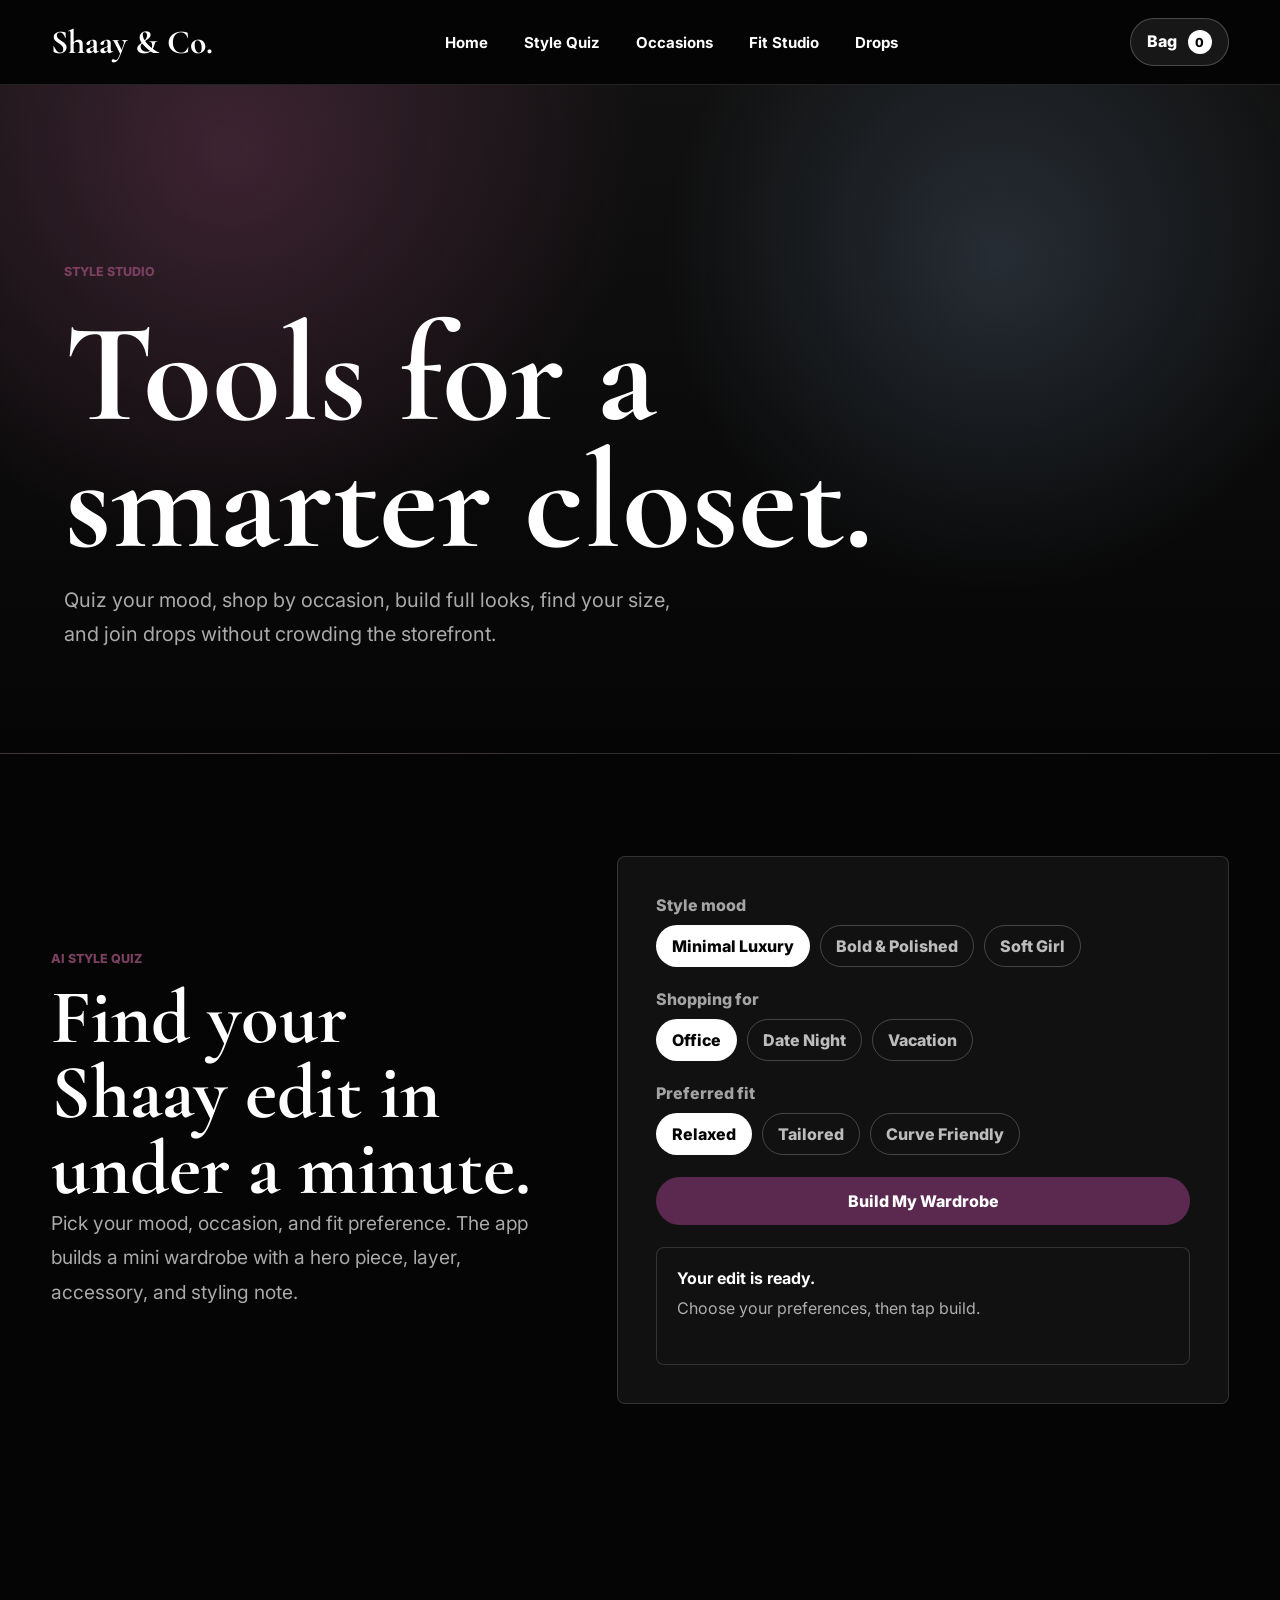
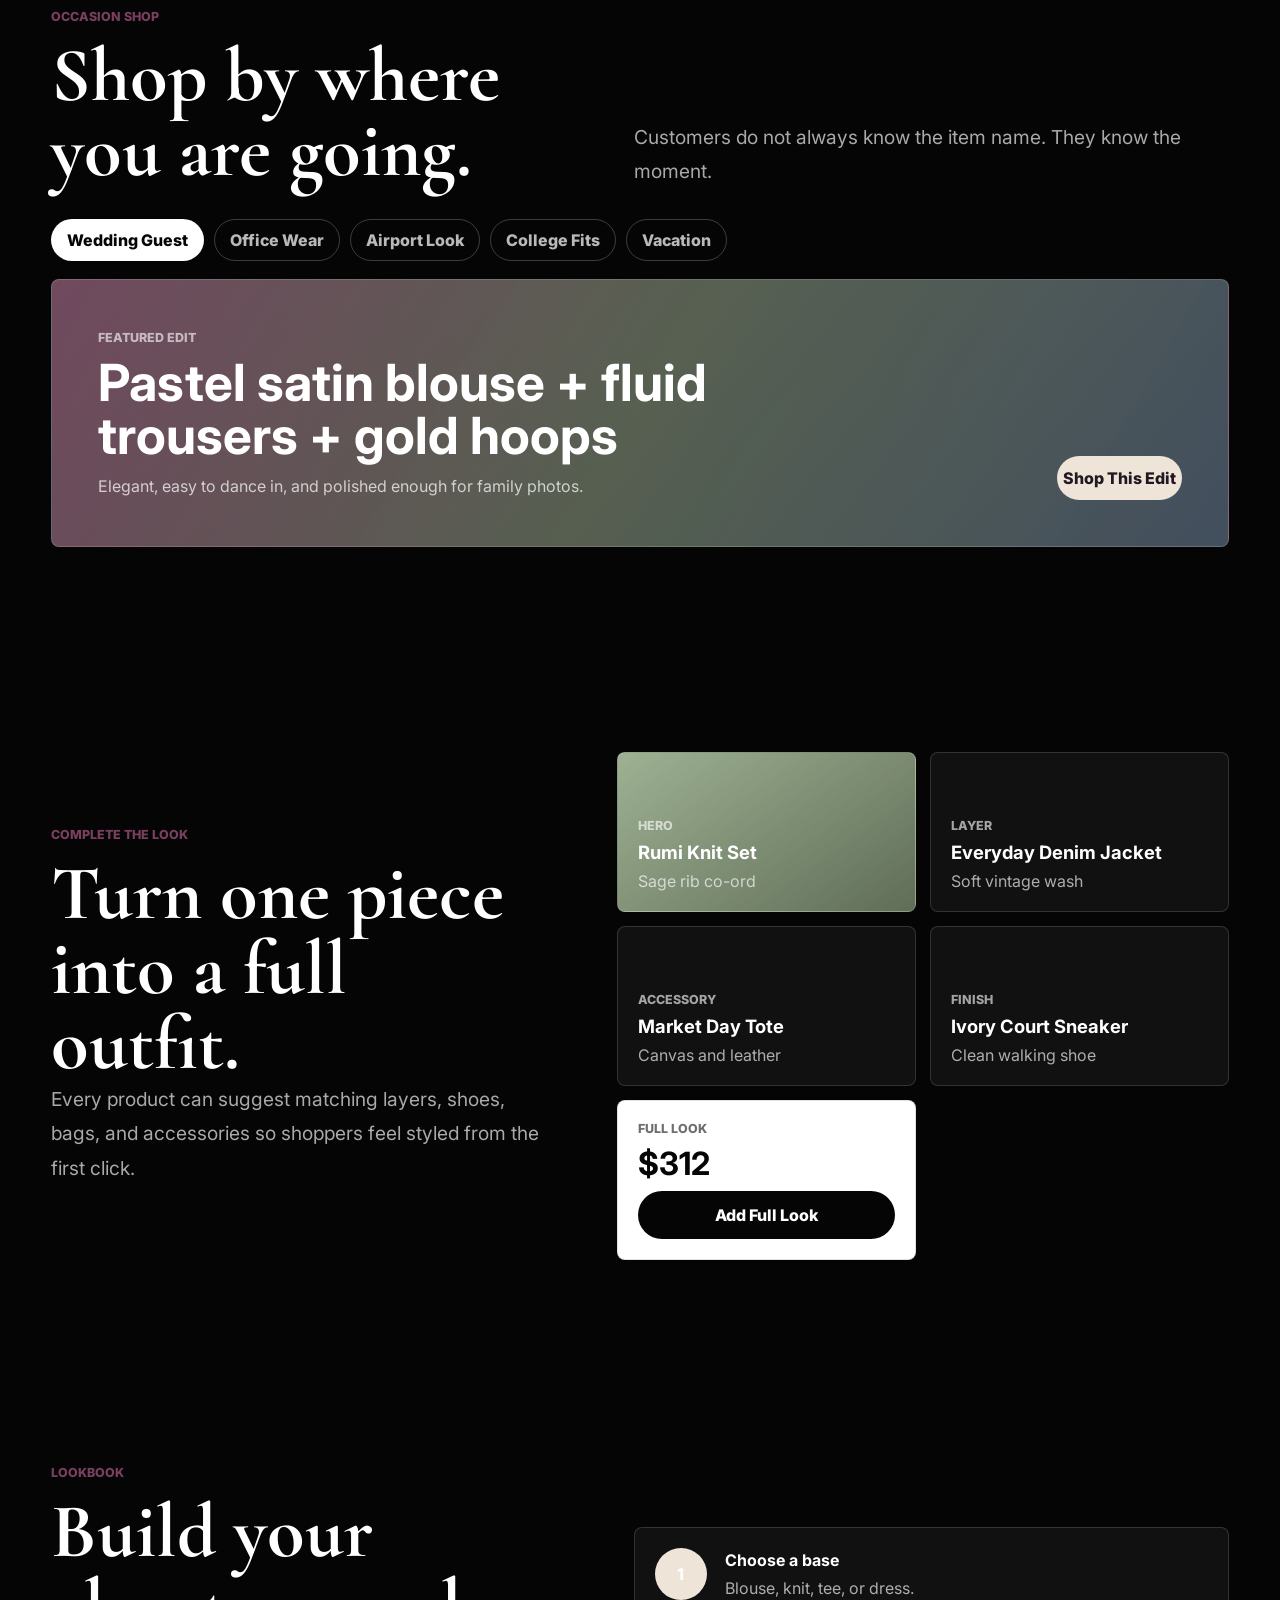
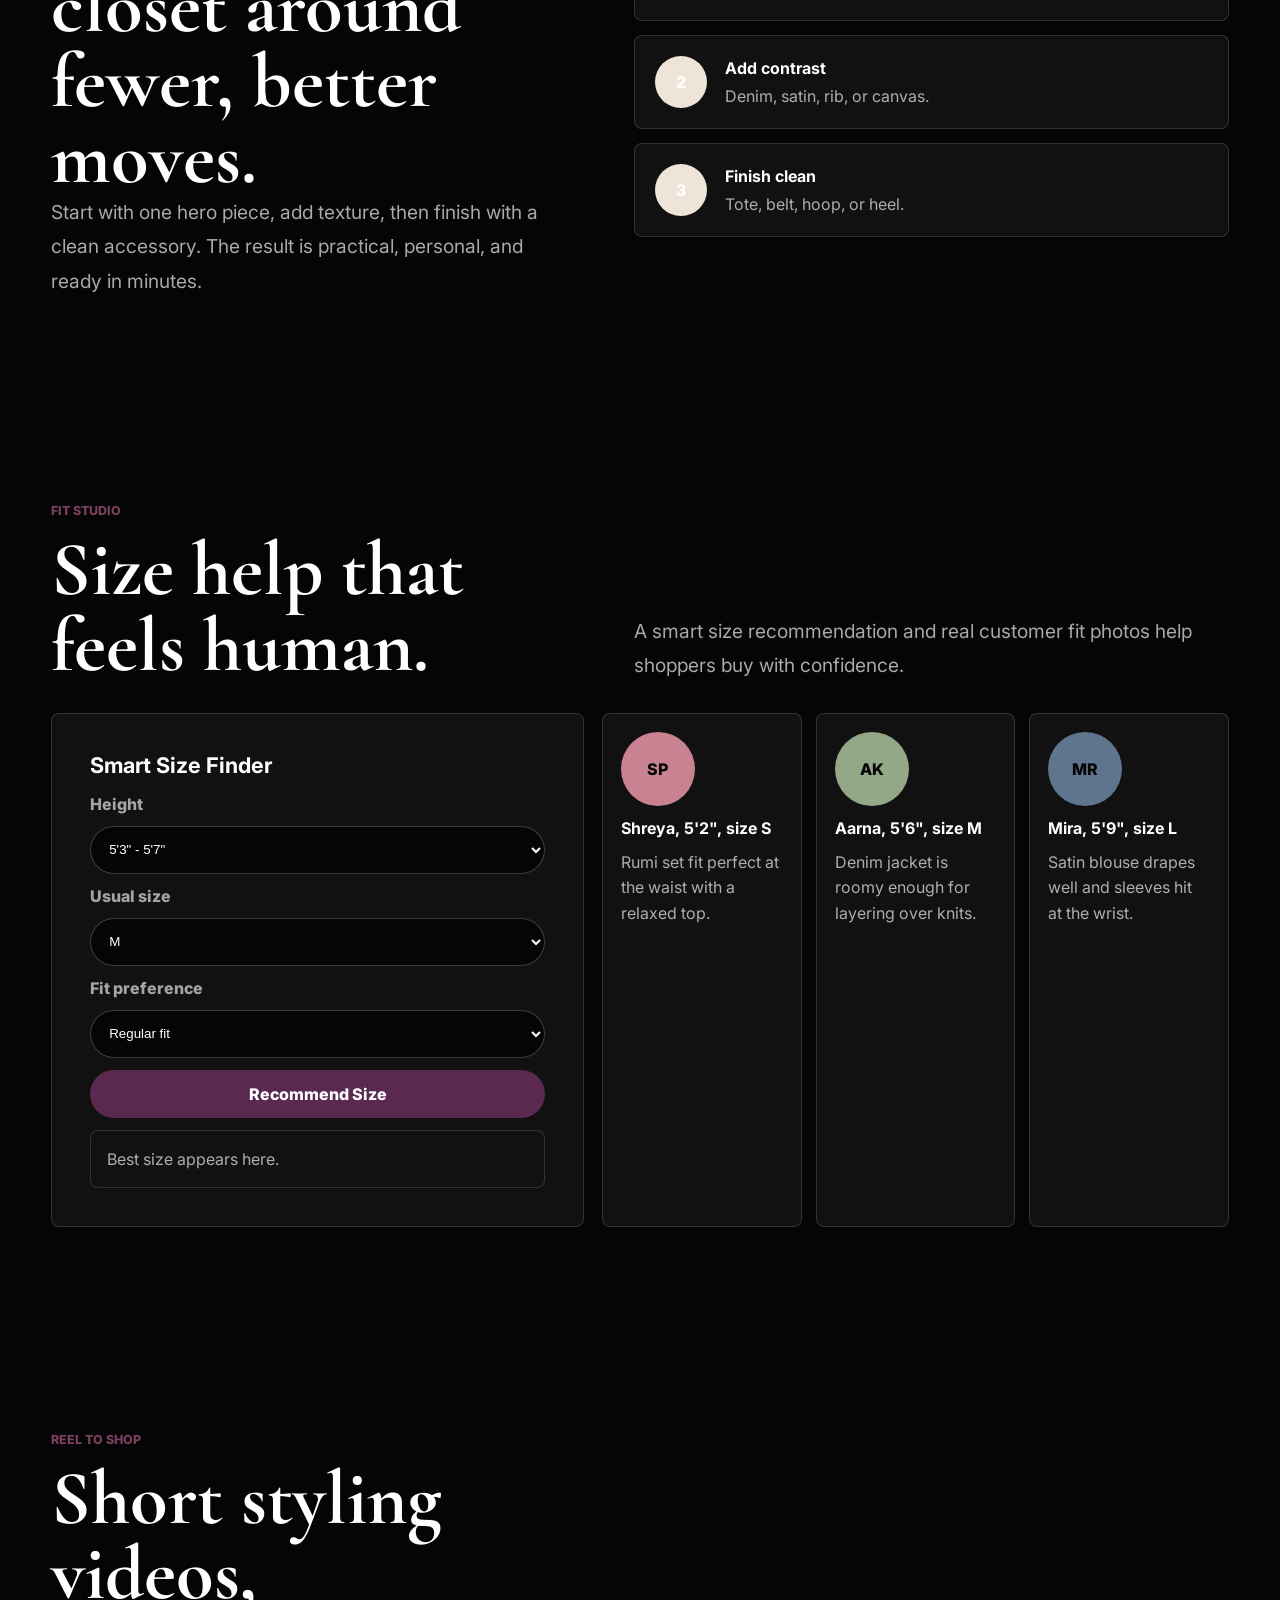
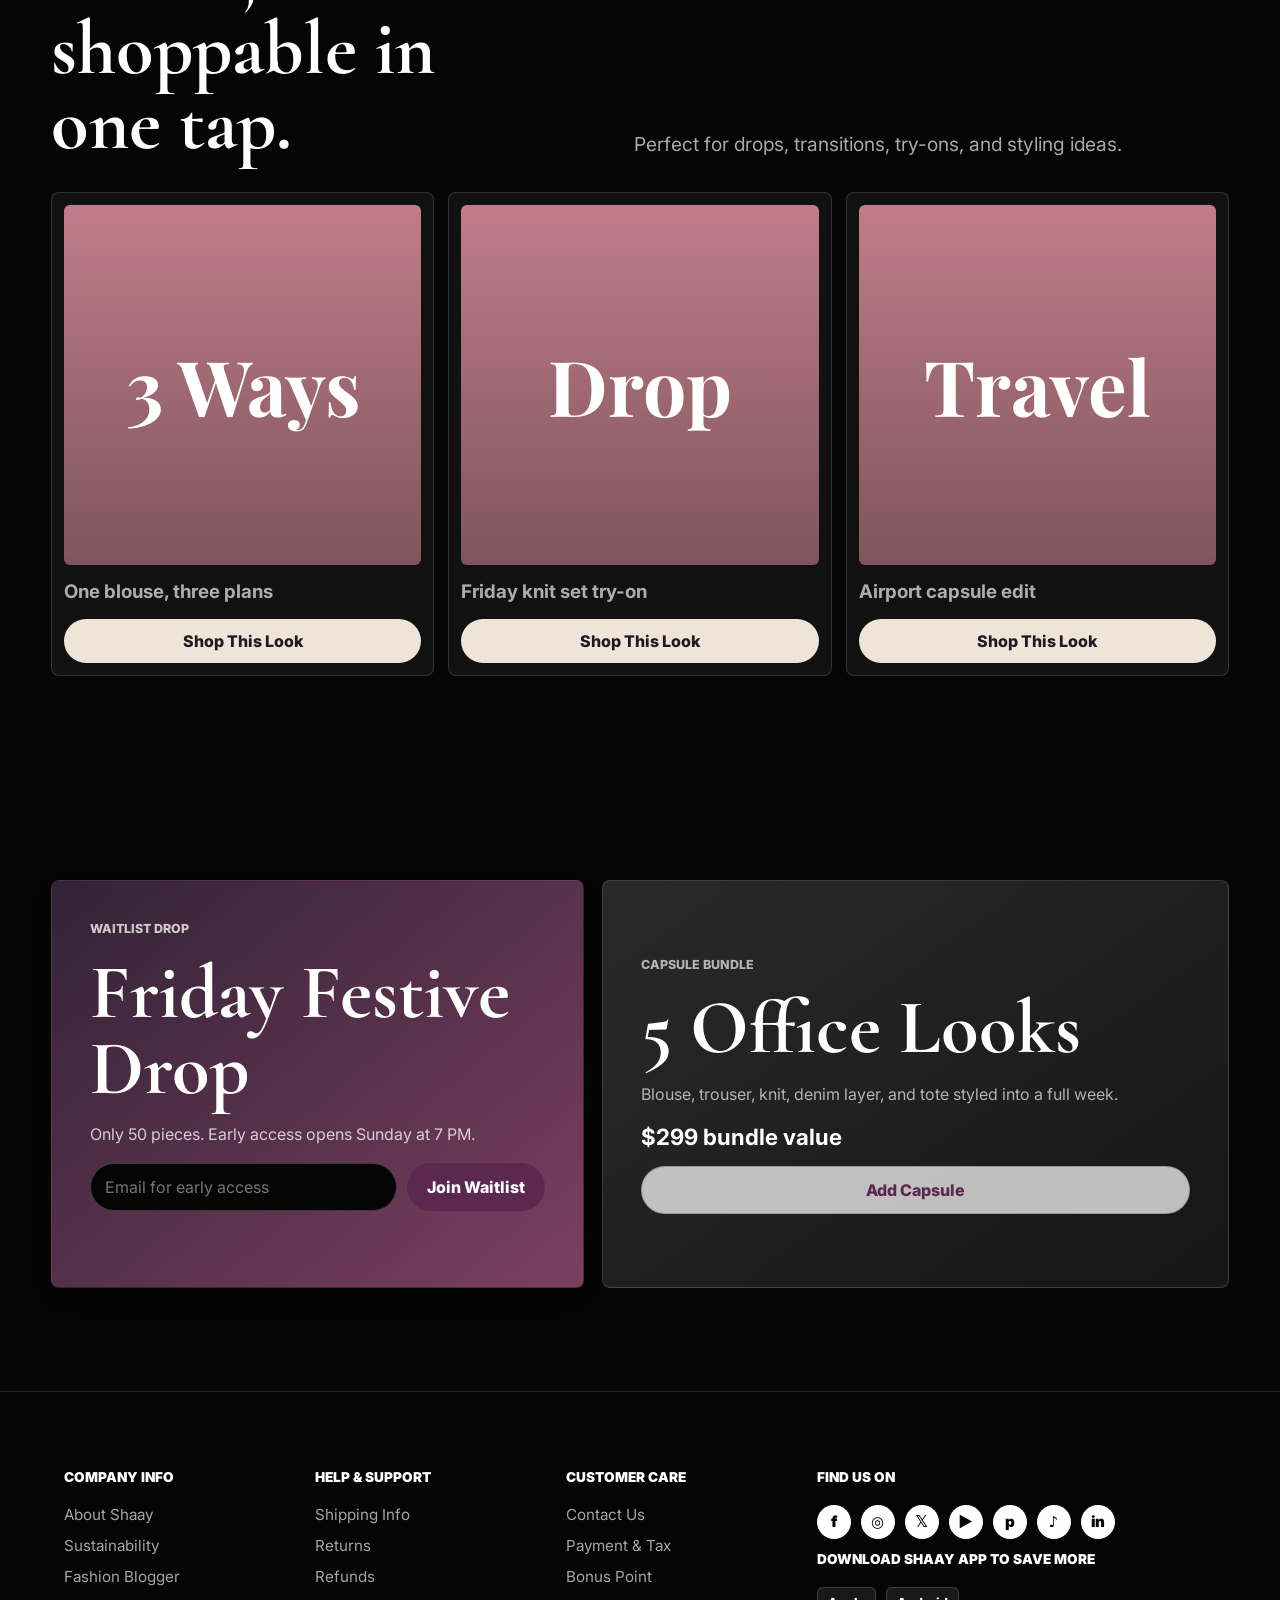
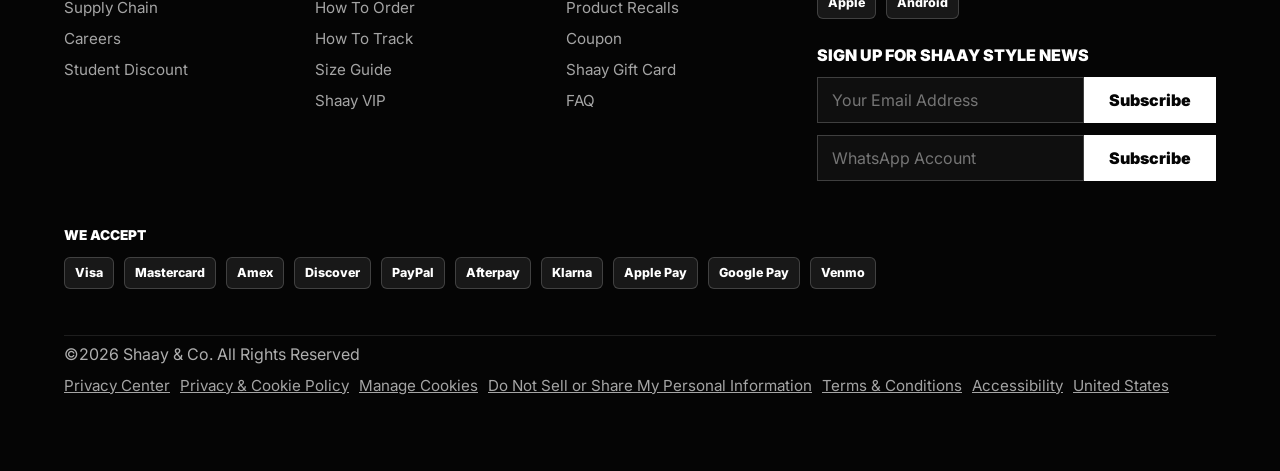
==== commit 6bb71106: "Add full ecommerce footer" ====
--- a/features.html
+++ b/features.html
@@ -276,9 +276,92 @@
     <aside class="toast" id="toast" role="status" aria-live="polite"></aside>
 
     <footer class="site-footer">
-      <strong>Shaay &amp; Co.</strong>
-      <span>Style Studio</span>
-      <a href="mailto:hello@shaayandco.com">hello@shaayandco.com</a>
+      <div class="footer-grid">
+        <div class="footer-column">
+          <h3>Company Info</h3>
+          <a href="#">About Shaay</a>
+          <a href="#">Sustainability</a>
+          <a href="#">Fashion Blogger</a>
+          <a href="#">Supply Chain</a>
+          <a href="#">Careers</a>
+          <a href="#">Student Discount</a>
+        </div>
+        <div class="footer-column">
+          <h3>Help &amp; Support</h3>
+          <a href="#">Shipping Info</a>
+          <a href="#">Returns</a>
+          <a href="#">Refunds</a>
+          <a href="#">How To Order</a>
+          <a href="#">How To Track</a>
+          <a href="#">Size Guide</a>
+          <a href="features.html">Shaay VIP</a>
+        </div>
+        <div class="footer-column">
+          <h3>Customer Care</h3>
+          <a href="mailto:hello@shaayandco.com">Contact Us</a>
+          <a href="#">Payment &amp; Tax</a>
+          <a href="#">Bonus Point</a>
+          <a href="#">Product Recalls</a>
+          <a href="#">Coupon</a>
+          <a href="#">Shaay Gift Card</a>
+          <a href="#">FAQ</a>
+        </div>
+        <div class="footer-social">
+          <h3>Find Us On</h3>
+          <div class="social-row" aria-label="Social links">
+            <a href="#" aria-label="Facebook">f</a>
+            <a href="#" aria-label="Instagram">◎</a>
+            <a href="#" aria-label="X">𝕏</a>
+            <a href="#" aria-label="YouTube">▶</a>
+            <a href="#" aria-label="Pinterest">p</a>
+            <a href="#" aria-label="TikTok">♪</a>
+            <a href="#" aria-label="LinkedIn">in</a>
+          </div>
+          <h3>Download Shaay App To Save More</h3>
+          <div class="app-row" aria-label="App download">
+            <span>Apple</span>
+            <span>Android</span>
+          </div>
+          <form class="footer-signup">
+            <label for="studio-footer-email">Sign Up For Shaay Style News</label>
+            <div>
+              <input id="studio-footer-email" type="email" placeholder="Your Email Address" />
+              <button type="submit">Subscribe</button>
+            </div>
+            <div>
+              <input type="tel" placeholder="WhatsApp Account" />
+              <button type="submit">Subscribe</button>
+            </div>
+          </form>
+        </div>
+      </div>
+      <div class="footer-payments">
+        <h3>We Accept</h3>
+        <div>
+          <span>Visa</span>
+          <span>Mastercard</span>
+          <span>Amex</span>
+          <span>Discover</span>
+          <span>PayPal</span>
+          <span>Afterpay</span>
+          <span>Klarna</span>
+          <span>Apple Pay</span>
+          <span>Google Pay</span>
+          <span>Venmo</span>
+        </div>
+      </div>
+      <div class="footer-legal">
+        <p>©2026 Shaay &amp; Co. All Rights Reserved</p>
+        <nav aria-label="Footer legal links">
+          <a href="#">Privacy Center</a>
+          <a href="#">Privacy &amp; Cookie Policy</a>
+          <a href="#">Manage Cookies</a>
+          <a href="#">Do Not Sell or Share My Personal Information</a>
+          <a href="#">Terms &amp; Conditions</a>
+          <a href="#">Accessibility</a>
+          <a href="#">United States</a>
+        </nav>
+      </div>
     </footer>
 
     <script src="script.js"></script>
--- a/styles.css
+++ b/styles.css
@@ -1409,29 +1409,135 @@
 }
 
 .site-footer {
+  display: grid;
+  gap: 46px;
+  padding: clamp(42px, 6vw, 86px) clamp(18px, 5vw, 88px);
+  border-top: 1px solid rgba(255, 255, 255, 0.12);
+  background: #050505;
+  color: rgba(255, 255, 255, 0.68);
+}
+
+.footer-grid {
+  display: grid;
+  grid-template-columns: repeat(3, minmax(130px, 0.7fr)) minmax(320px, 1.4fr);
+  gap: clamp(24px, 4vw, 62px);
+  align-items: start;
+}
+
+.footer-column,
+.footer-social,
+.footer-signup {
+  display: grid;
+  gap: 12px;
+}
+
+.site-footer h3 {
+  margin: 0 0 8px;
+  color: #fff;
+  font-size: 0.85rem;
+  font-weight: 900;
+  text-transform: uppercase;
+}
+
+.site-footer a {
+  color: rgba(255, 255, 255, 0.64);
+  font-size: 0.95rem;
+}
+
+.site-footer a:hover {
+  color: #fff;
+}
+
+.social-row,
+.app-row,
+.footer-payments div,
+.footer-legal nav {
   display: flex;
   flex-wrap: wrap;
-  justify-content: space-between;
+  gap: 10px;
+}
+
+.social-row a {
+  display: grid;
+  width: 34px;
+  height: 34px;
+  place-items: center;
+  border-radius: 50%;
+  background: #fff;
+  color: #050505;
+  font-weight: 900;
+}
+
+.app-row span,
+.footer-payments span {
+  display: inline-grid;
+  min-height: 32px;
+  place-items: center;
+  padding: 0 10px;
+  border: 1px solid rgba(255, 255, 255, 0.18);
+  border-radius: 6px;
+  background: rgba(255, 255, 255, 0.08);
+  color: #fff;
+  font-size: 0.78rem;
+  font-weight: 800;
+}
+
+.footer-signup {
+  margin-top: 14px;
+}
+
+.footer-signup label {
+  color: #fff;
+  font-weight: 900;
+  text-transform: uppercase;
+}
+
+.footer-signup div {
+  display: flex;
+  min-width: 0;
+}
+
+.footer-signup input {
+  min-width: 0;
+  flex: 1;
+  height: 46px;
+  padding: 0 14px;
+  border: 1px solid rgba(255, 255, 255, 0.2);
+  background: #0f0f0f;
+  color: #fff;
+}
+
+.footer-signup button {
+  min-width: 132px;
+  border: 0;
+  background: #fff;
+  color: #050505;
+  cursor: pointer;
+  font-weight: 900;
+}
+
+.footer-payments {
+  display: grid;
+  gap: 14px;
+}
+
+.footer-payments h3 {
+  margin: 0;
+}
+
+.footer-legal {
+  display: grid;
   gap: 12px;
-  padding: 28px clamp(18px, 4vw, 56px);
-  border-top: 1px solid var(--line);
-  color: var(--muted);
-}
-
-.home-page .site-footer {
-  background: #050505;
-  border-top-color: rgba(255, 255, 255, 0.12);
-  color: rgba(255, 255, 255, 0.66);
-}
-
-.home-page .site-footer strong {
-  color: #fff;
-}
-
-.site-footer strong {
-  color: var(--ink);
-  font-family: "Cormorant Garamond", Georgia, serif;
-  font-size: 1.35rem;
+  padding-top: 8px;
+  border-top: 1px solid rgba(255, 255, 255, 0.1);
+}
+
+.footer-legal p {
+  margin: 0;
+}
+
+.footer-legal a {
+  text-decoration: underline;
 }
 
 @media (max-width: 980px) {
@@ -1535,6 +1641,10 @@
   .reel-grid {
     grid-template-columns: 1fr;
   }
+
+  .footer-grid {
+    grid-template-columns: repeat(2, minmax(0, 1fr));
+  }
 }
 
 @media (max-width: 640px) {
@@ -1602,6 +1712,23 @@
     flex-direction: column;
   }
 
+  .footer-grid,
+  .footer-signup div {
+    grid-template-columns: 1fr;
+  }
+
+  .footer-grid {
+    display: grid;
+  }
+
+  .footer-signup div {
+    display: grid;
+  }
+
+  .footer-signup button {
+    min-height: 46px;
+  }
+
   .reel-frame {
     min-height: 280px;
   }
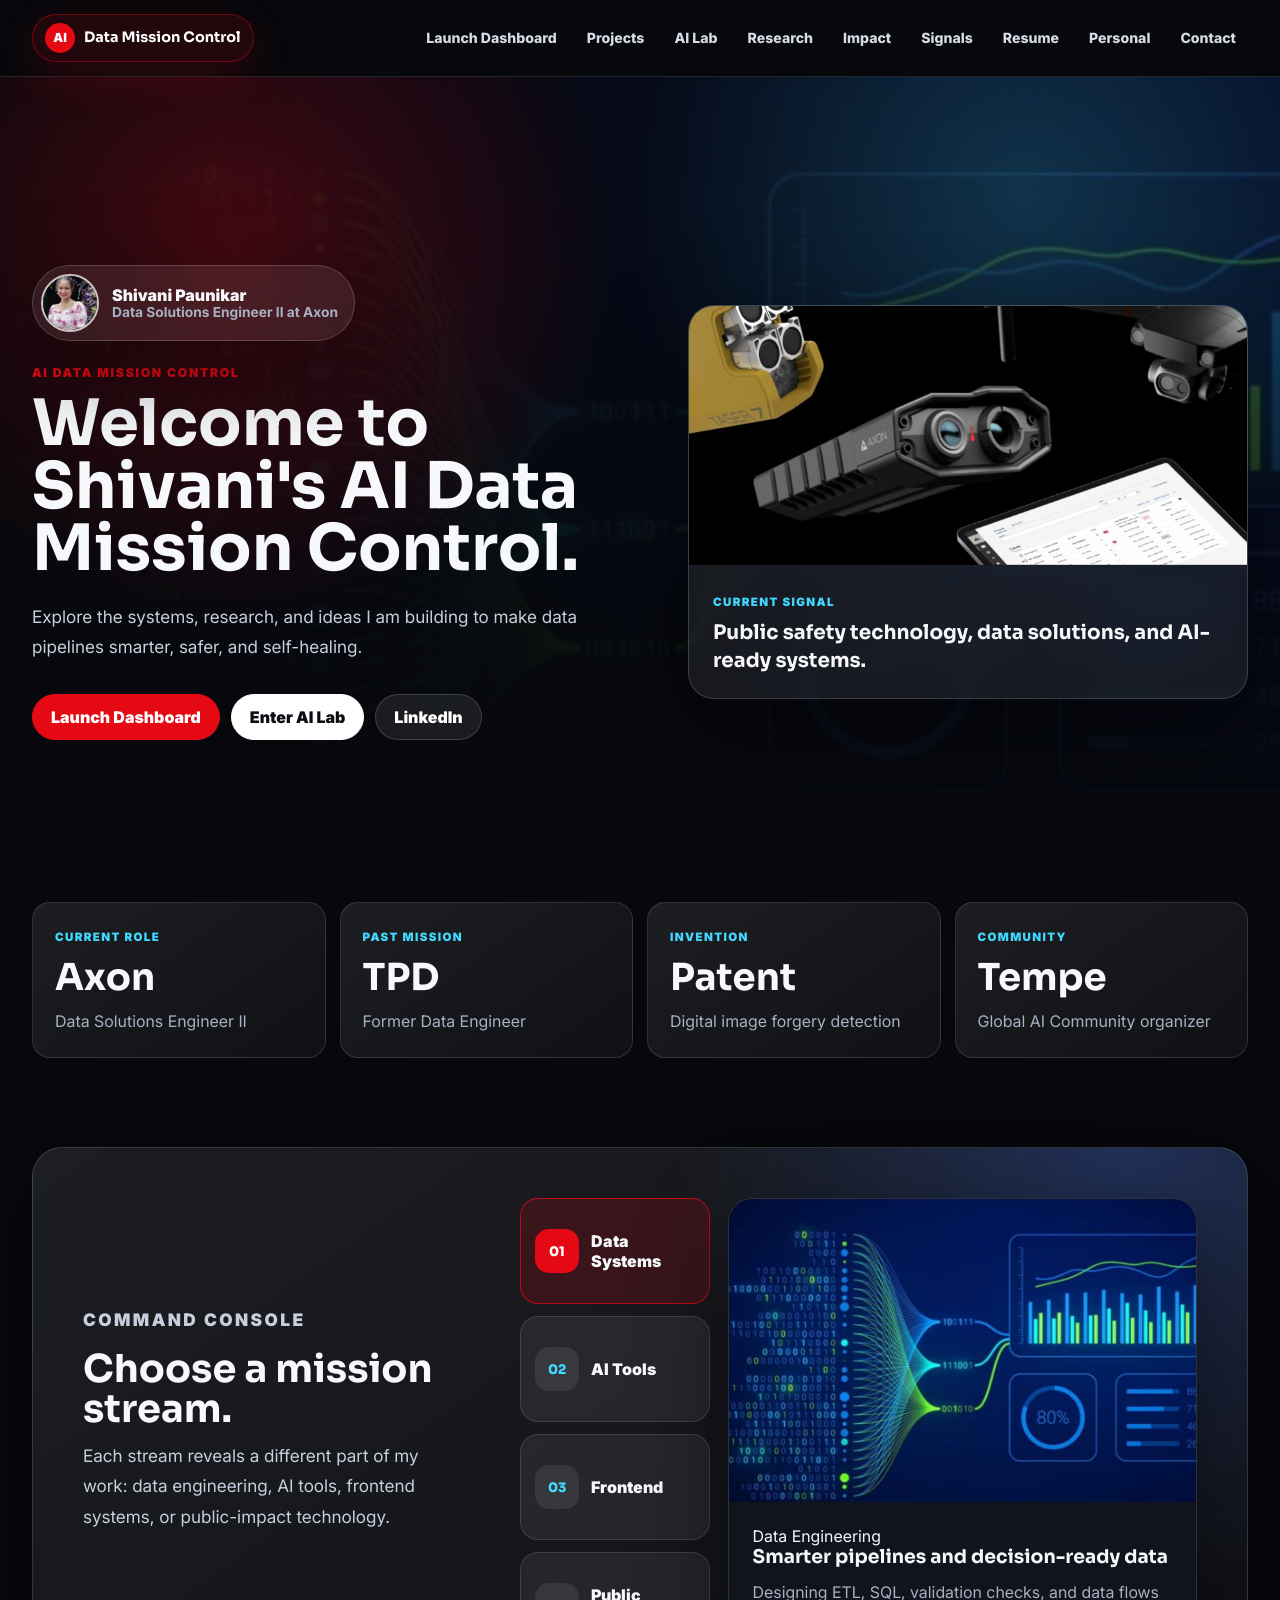
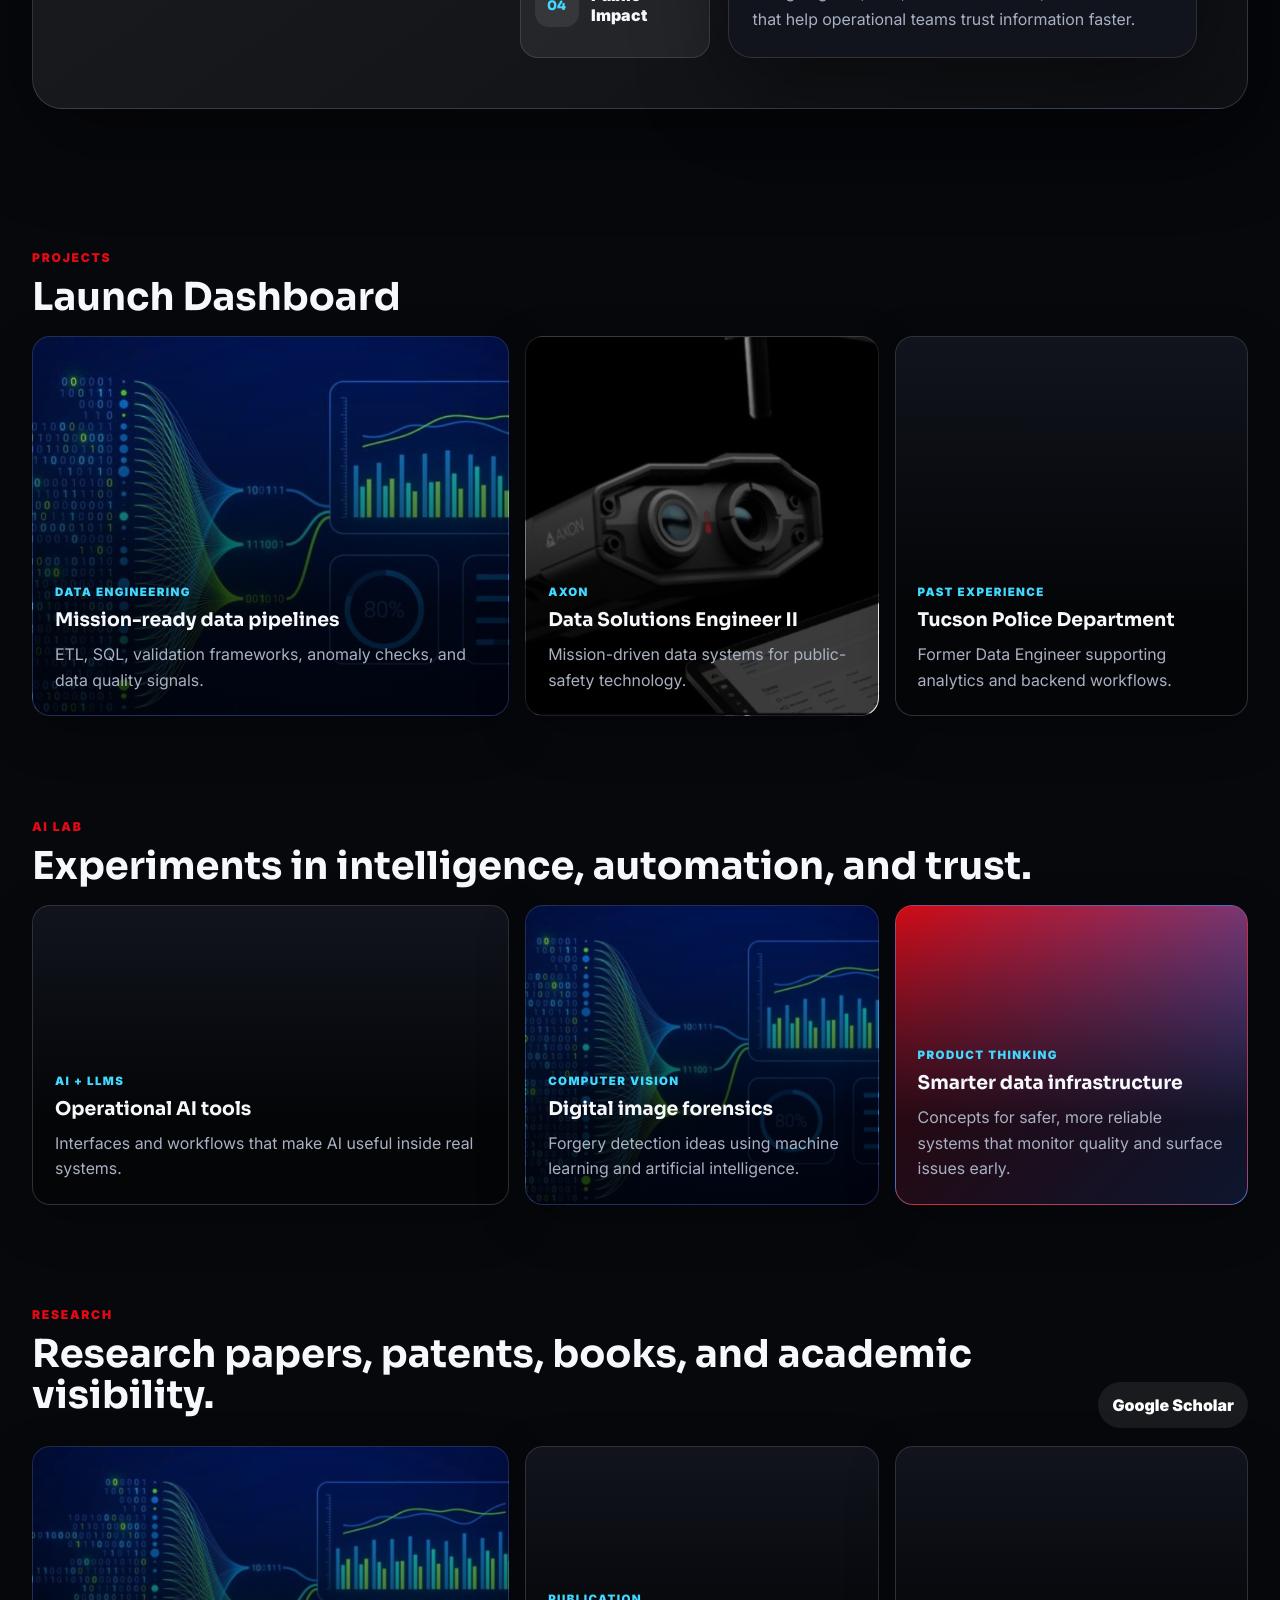
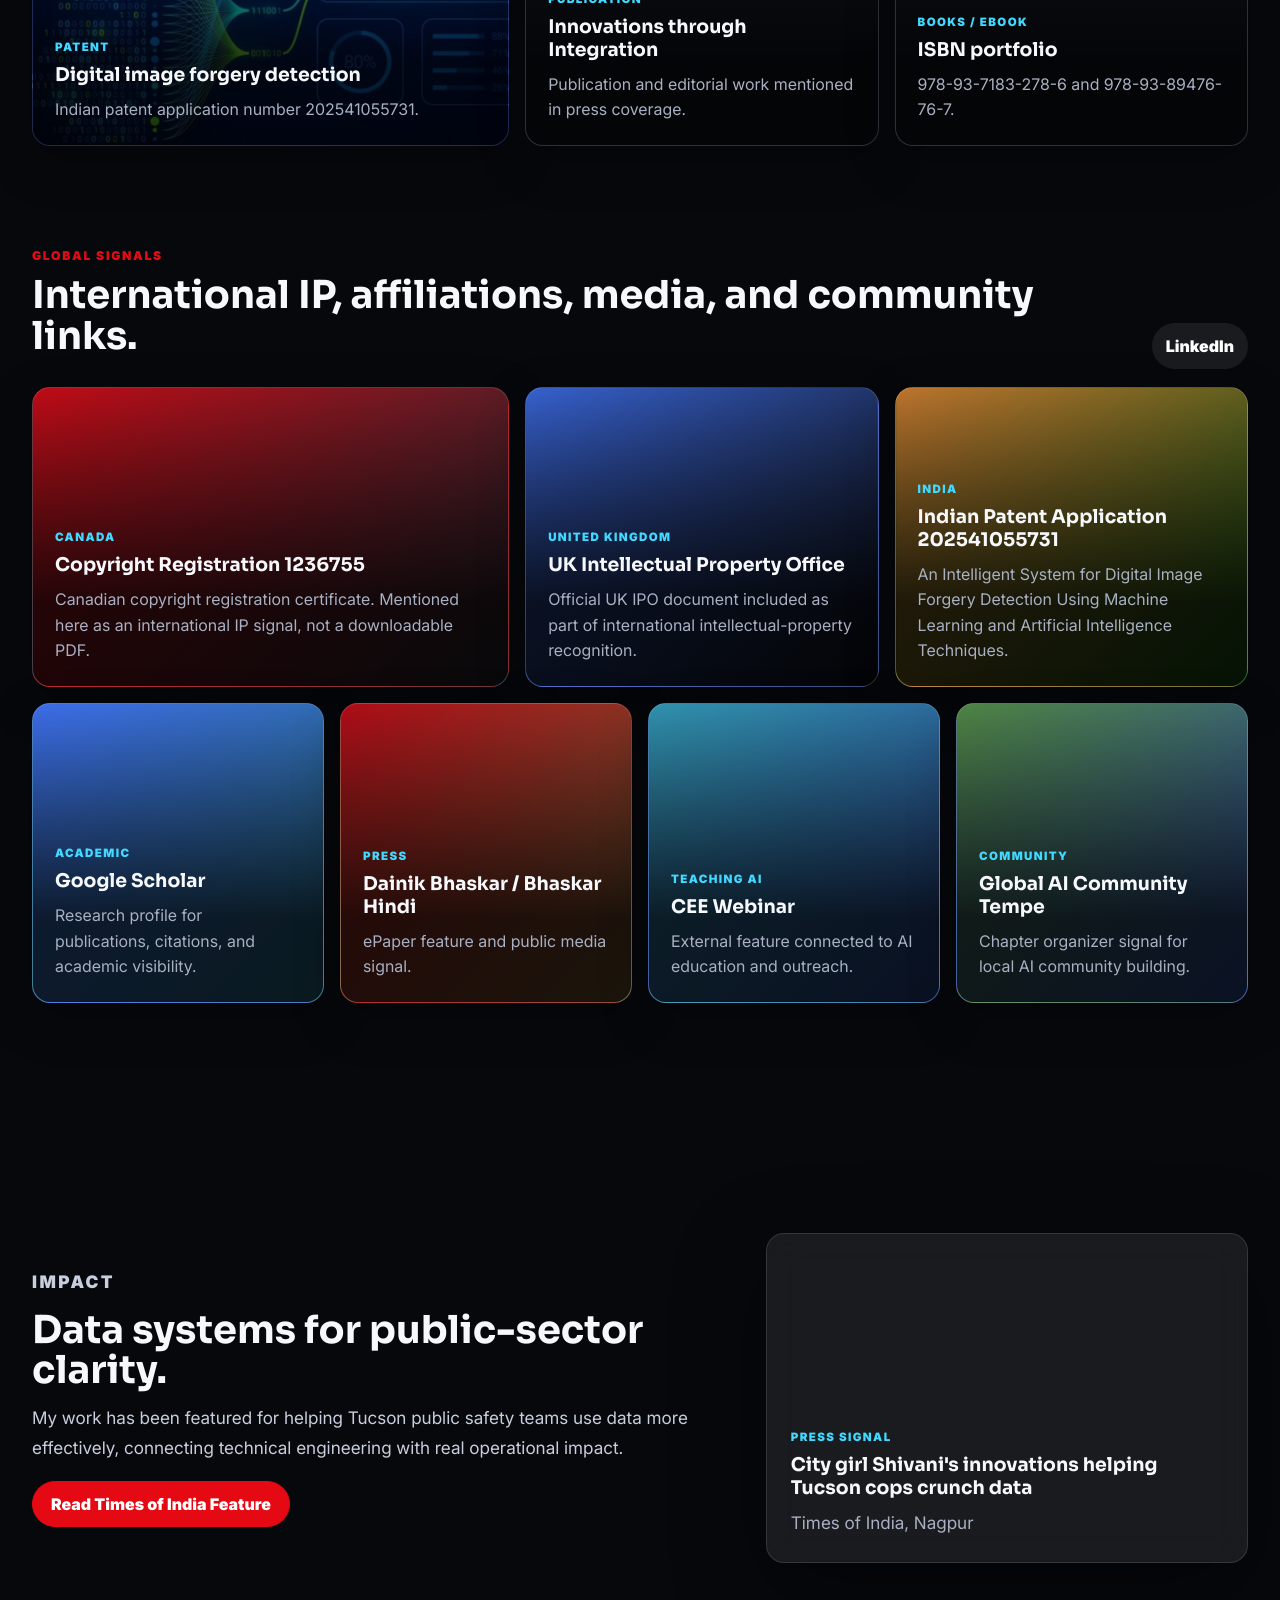
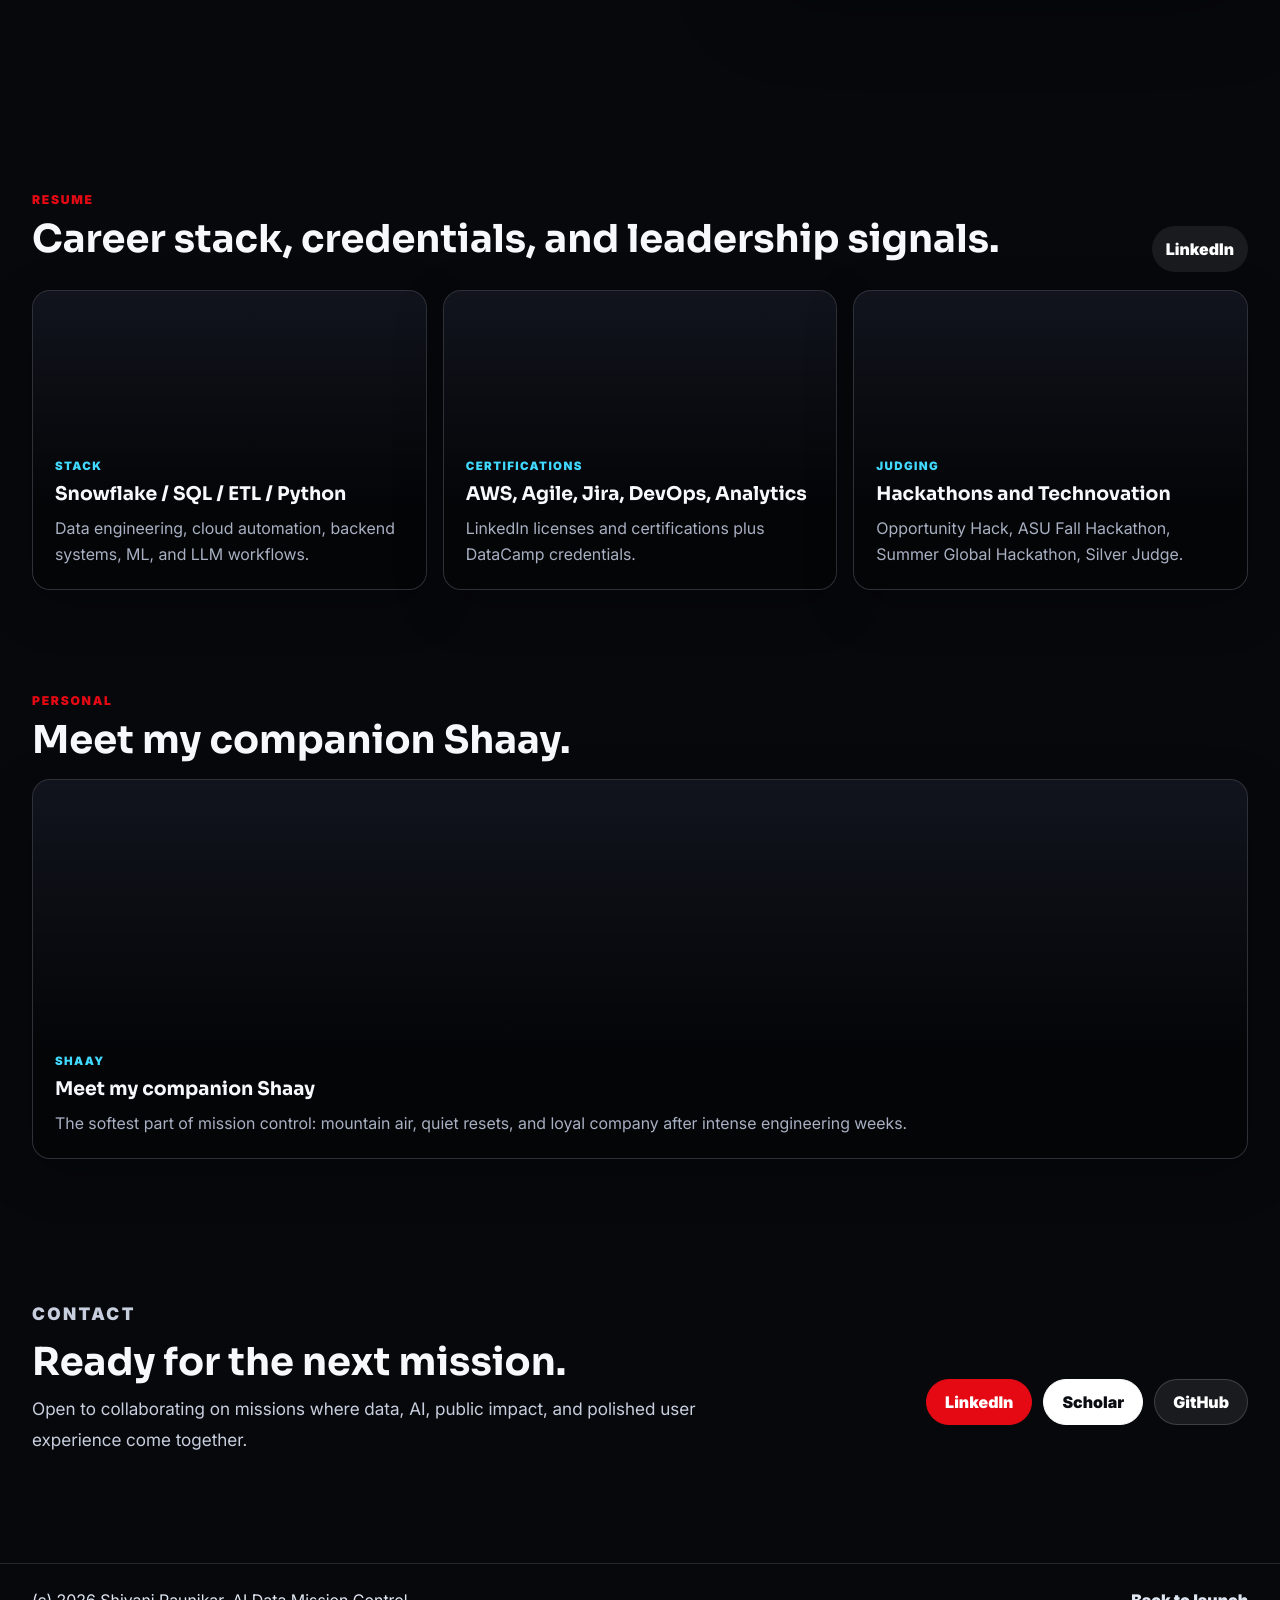
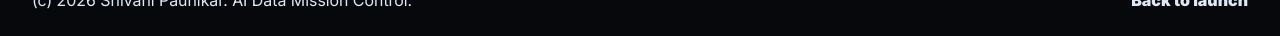
==== commit 07e6218c: "Publish AI Data Mission Control portfolio" ====
--- a/features.html
+++ b/features.html
@@ -3,367 +3,15 @@
   <head>
     <meta charset="UTF-8" />
     <meta name="viewport" content="width=device-width, initial-scale=1.0" />
-    <title>Style Studio | Shaay & Co.</title>
-    <meta
-      name="description"
-      content="Interactive Shaay & Co. styling tools including style quiz, occasion shopping, size finder, reels, waitlists, and capsule bundles."
-    />
-    <link rel="preconnect" href="https://fonts.googleapis.com" />
-    <link rel="preconnect" href="https://fonts.gstatic.com" crossorigin />
-    <link
-      href="https://fonts.googleapis.com/css2?family=Cormorant+Garamond:wght@600;700&family=Inter:wght@400;500;600;700;800&family=Playfair+Display:wght@600;700&display=swap"
-      rel="stylesheet"
-    />
+    <title>Shivani Paunikar | Portfolio</title>
+    <meta http-equiv="refresh" content="0; url=index.html" />
     <link rel="stylesheet" href="styles.css" />
   </head>
-  <body class="dark-page">
-    <header class="site-header" id="top">
-      <a class="brand" href="index.html" aria-label="Shaay and Co. home">Shaay &amp; Co.</a>
-      <button class="menu-toggle" type="button" aria-expanded="false" aria-controls="site-nav">
-        <span></span>
-        <span></span>
-      </button>
-      <nav class="site-nav" id="site-nav" aria-label="Primary navigation">
-        <a href="index.html">Home</a>
-        <a href="#style-quiz">Style Quiz</a>
-        <a href="#occasions">Occasions</a>
-        <a href="#fit-studio">Fit Studio</a>
-        <a href="#drops">Drops</a>
-      </nav>
-      <button class="cart-button" type="button" aria-label="Open shopping bag">
-        Bag <span id="cart-count">0</span>
-      </button>
-    </header>
-
-    <main>
-      <section class="studio-hero">
-        <p class="eyebrow">Style Studio</p>
-        <h1>Tools for a smarter closet.</h1>
-        <p>
-          Quiz your mood, shop by occasion, build full looks, find your size, and join
-          drops without crowding the storefront.
-        </p>
-      </section>
-
-      <section class="section quiz-section" id="style-quiz">
-        <div class="feature-copy">
-          <p class="eyebrow">AI Style Quiz</p>
-          <h2>Find your Shaay edit in under a minute.</h2>
-          <p>
-            Pick your mood, occasion, and fit preference. The app builds a mini wardrobe
-            with a hero piece, layer, accessory, and styling note.
-          </p>
-        </div>
-        <div class="quiz-card">
-          <div class="quiz-group">
-            <span>Style mood</span>
-            <div class="choice-row" data-choice-group="mood">
-              <button type="button" class="choice active" data-value="minimal">Minimal Luxury</button>
-              <button type="button" class="choice" data-value="bold">Bold & Polished</button>
-              <button type="button" class="choice" data-value="soft">Soft Girl</button>
-            </div>
-          </div>
-          <div class="quiz-group">
-            <span>Shopping for</span>
-            <div class="choice-row" data-choice-group="occasion">
-              <button type="button" class="choice active" data-value="office">Office</button>
-              <button type="button" class="choice" data-value="date">Date Night</button>
-              <button type="button" class="choice" data-value="vacation">Vacation</button>
-            </div>
-          </div>
-          <div class="quiz-group">
-            <span>Preferred fit</span>
-            <div class="choice-row" data-choice-group="fit">
-              <button type="button" class="choice active" data-value="relaxed">Relaxed</button>
-              <button type="button" class="choice" data-value="tailored">Tailored</button>
-              <button type="button" class="choice" data-value="curve">Curve Friendly</button>
-            </div>
-          </div>
-          <button class="button primary full-button" id="quiz-button" type="button">Build My Wardrobe</button>
-          <div class="quiz-result" id="quiz-result" aria-live="polite">
-            <strong>Your edit is ready.</strong>
-            <p>Choose your preferences, then tap build.</p>
-          </div>
-        </div>
-      </section>
-
-      <section class="section occasions" id="occasions">
-        <div class="section-heading compact">
-          <div>
-            <p class="eyebrow">Occasion Shop</p>
-            <h2>Shop by where you are going.</h2>
-          </div>
-          <p>
-            Customers do not always know the item name. They know the moment.
-          </p>
-        </div>
-        <div class="occasion-tabs" aria-label="Occasion filters">
-          <button class="occasion-button active" type="button" data-occasion="wedding">Wedding Guest</button>
-          <button class="occasion-button" type="button" data-occasion="office">Office Wear</button>
-          <button class="occasion-button" type="button" data-occasion="airport">Airport Look</button>
-          <button class="occasion-button" type="button" data-occasion="college">College Fits</button>
-          <button class="occasion-button" type="button" data-occasion="vacation">Vacation</button>
-        </div>
-        <div class="occasion-board" id="occasion-board">
-          <div>
-            <span>Featured edit</span>
-            <h3>Pastel satin blouse + fluid trousers + gold hoops</h3>
-            <p>Elegant, easy to dance in, and polished enough for family photos.</p>
-          </div>
-          <button class="add-button" type="button" data-product="Wedding Guest Edit">Shop This Edit</button>
-        </div>
-      </section>
-
-      <section class="section complete-look" id="complete-look">
-        <div class="feature-copy">
-          <p class="eyebrow">Complete The Look</p>
-          <h2>Turn one piece into a full outfit.</h2>
-          <p>
-            Every product can suggest matching layers, shoes, bags, and accessories so
-            shoppers feel styled from the first click.
-          </p>
-        </div>
-        <div class="look-builder">
-          <article class="look-item hero-piece">
-            <span>Hero</span>
-            <strong>Rumi Knit Set</strong>
-            <p>Sage rib co-ord</p>
-          </article>
-          <article class="look-item">
-            <span>Layer</span>
-            <strong>Everyday Denim Jacket</strong>
-            <p>Soft vintage wash</p>
-          </article>
-          <article class="look-item">
-            <span>Accessory</span>
-            <strong>Market Day Tote</strong>
-            <p>Canvas and leather</p>
-          </article>
-          <article class="look-item">
-            <span>Finish</span>
-            <strong>Ivory Court Sneaker</strong>
-            <p>Clean walking shoe</p>
-          </article>
-          <div class="look-total">
-            <span>Full look</span>
-            <strong>$312</strong>
-            <button class="button primary" type="button" id="add-look-button">Add Full Look</button>
-          </div>
-        </div>
-      </section>
-
-      <section class="section lookbook" id="lookbook">
-        <div class="lookbook-copy">
-          <p class="eyebrow">Lookbook</p>
-          <h2>Build your closet around fewer, better moves.</h2>
-          <p>
-            Start with one hero piece, add texture, then finish with a clean accessory.
-            The result is practical, personal, and ready in minutes.
-          </p>
-        </div>
-        <div class="lookbook-steps" aria-label="Styling steps">
-          <div><span>1</span><strong>Choose a base</strong><p>Blouse, knit, tee, or dress.</p></div>
-          <div><span>2</span><strong>Add contrast</strong><p>Denim, satin, rib, or canvas.</p></div>
-          <div><span>3</span><strong>Finish clean</strong><p>Tote, belt, hoop, or heel.</p></div>
-        </div>
-      </section>
-
-      <section class="section fit-studio" id="fit-studio">
-        <div class="section-heading compact">
-          <div>
-            <p class="eyebrow">Fit Studio</p>
-            <h2>Size help that feels human.</h2>
-          </div>
-          <p>
-            A smart size recommendation and real customer fit photos help shoppers buy
-            with confidence.
-          </p>
-        </div>
-        <div class="fit-grid">
-          <form class="size-card" id="size-form">
-            <h3>Smart Size Finder</h3>
-            <label for="height">Height</label>
-            <select id="height" name="height">
-              <option value="petite">Under 5'3"</option>
-              <option value="regular" selected>5'3" - 5'7"</option>
-              <option value="tall">5'8" and above</option>
-            </select>
-            <label for="usual-size">Usual size</label>
-            <select id="usual-size" name="usual-size">
-              <option>XS</option>
-              <option>S</option>
-              <option selected>M</option>
-              <option>L</option>
-              <option>XL</option>
-            </select>
-            <label for="fit-preference">Fit preference</label>
-            <select id="fit-preference" name="fit-preference">
-              <option value="snatched">Close fit</option>
-              <option value="regular" selected>Regular fit</option>
-              <option value="relaxed">Relaxed fit</option>
-            </select>
-            <button class="button primary full-button" type="submit">Recommend Size</button>
-            <p class="size-result" id="size-result" role="status">Best size appears here.</p>
-          </form>
-          <div class="fit-photos">
-            <article>
-              <div class="fit-avatar blush-bg">SP</div>
-              <strong>Shreya, 5'2", size S</strong>
-              <p>Rumi set fit perfect at the waist with a relaxed top.</p>
-            </article>
-            <article>
-              <div class="fit-avatar sage-bg">AK</div>
-              <strong>Aarna, 5'6", size M</strong>
-              <p>Denim jacket is roomy enough for layering over knits.</p>
-            </article>
-            <article>
-              <div class="fit-avatar denim-bg">MR</div>
-              <strong>Mira, 5'9", size L</strong>
-              <p>Satin blouse drapes well and sleeves hit at the wrist.</p>
-            </article>
-          </div>
-        </div>
-      </section>
-
-      <section class="section reels-section" id="reels">
-        <div class="section-heading compact">
-          <div>
-            <p class="eyebrow">Reel To Shop</p>
-            <h2>Short styling videos, shoppable in one tap.</h2>
-          </div>
-          <p>Perfect for drops, transitions, try-ons, and styling ideas.</p>
-        </div>
-        <div class="reel-grid">
-          <article class="reel-card">
-            <div class="reel-frame">3 Ways</div>
-            <h3>One blouse, three plans</h3>
-            <button class="add-button" type="button" data-product="3 Ways Satin Blouse Reel">Shop This Look</button>
-          </article>
-          <article class="reel-card">
-            <div class="reel-frame sage-bg">Drop</div>
-            <h3>Friday knit set try-on</h3>
-            <button class="add-button" type="button" data-product="Friday Knit Set Reel">Shop This Look</button>
-          </article>
-          <article class="reel-card">
-            <div class="reel-frame denim-bg">Travel</div>
-            <h3>Airport capsule edit</h3>
-            <button class="add-button" type="button" data-product="Airport Capsule Reel">Shop This Look</button>
-          </article>
-        </div>
-      </section>
-
-      <section class="section drops-bundles" id="drops">
-        <div class="drop-card">
-          <p class="eyebrow">Waitlist Drop</p>
-          <h2>Friday Festive Drop</h2>
-          <p>Only 50 pieces. Early access opens Sunday at 7 PM.</p>
-          <form id="waitlist-form" class="mini-form">
-            <input name="waitlist-email" type="email" placeholder="Email for early access" required />
-            <button class="button primary" type="submit">Join Waitlist</button>
-          </form>
-          <p class="form-message" id="waitlist-message" role="status"></p>
-        </div>
-        <div class="bundle-card">
-          <p class="eyebrow">Capsule Bundle</p>
-          <h2>5 Office Looks</h2>
-          <p>Blouse, trouser, knit, denim layer, and tote styled into a full week.</p>
-          <strong>$299 bundle value</strong>
-          <button class="button secondary" type="button" id="bundle-button">Add Capsule</button>
-        </div>
-      </section>
+  <body class="redirect-page">
+    <main class="redirect-card">
+      <p class="eyebrow">Portfolio moved</p>
+      <h1>Shivani Paunikar</h1>
+      <a class="button primary" href="index.html">Open Portfolio</a>
     </main>
-
-    <aside class="toast" id="toast" role="status" aria-live="polite"></aside>
-
-    <footer class="site-footer">
-      <div class="footer-grid">
-        <div class="footer-column">
-          <h3>Company Info</h3>
-          <a href="#">About Shaay</a>
-          <a href="#">Sustainability</a>
-          <a href="#">Fashion Blogger</a>
-          <a href="#">Supply Chain</a>
-          <a href="#">Careers</a>
-          <a href="#">Student Discount</a>
-        </div>
-        <div class="footer-column">
-          <h3>Help &amp; Support</h3>
-          <a href="#">Shipping Info</a>
-          <a href="#">Returns</a>
-          <a href="#">Refunds</a>
-          <a href="#">How To Order</a>
-          <a href="#">How To Track</a>
-          <a href="#">Size Guide</a>
-          <a href="features.html">Shaay VIP</a>
-        </div>
-        <div class="footer-column">
-          <h3>Customer Care</h3>
-          <a href="mailto:hello@shaayandco.com">Contact Us</a>
-          <a href="#">Payment &amp; Tax</a>
-          <a href="#">Bonus Point</a>
-          <a href="#">Product Recalls</a>
-          <a href="#">Coupon</a>
-          <a href="#">Shaay Gift Card</a>
-          <a href="#">FAQ</a>
-        </div>
-        <div class="footer-social">
-          <h3>Find Us On</h3>
-          <div class="social-row" aria-label="Social links">
-            <a href="#" aria-label="Facebook">f</a>
-            <a href="#" aria-label="Instagram">◎</a>
-            <a href="#" aria-label="X">𝕏</a>
-            <a href="#" aria-label="YouTube">▶</a>
-            <a href="#" aria-label="Pinterest">p</a>
-            <a href="#" aria-label="TikTok">♪</a>
-            <a href="#" aria-label="LinkedIn">in</a>
-          </div>
-          <h3>Download Shaay App To Save More</h3>
-          <div class="app-row" aria-label="App download">
-            <span>Apple</span>
-            <span>Android</span>
-          </div>
-          <form class="footer-signup">
-            <label for="studio-footer-email">Sign Up For Shaay Style News</label>
-            <div>
-              <input id="studio-footer-email" type="email" placeholder="Your Email Address" />
-              <button type="submit">Subscribe</button>
-            </div>
-            <div>
-              <input type="tel" placeholder="WhatsApp Account" />
-              <button type="submit">Subscribe</button>
-            </div>
-          </form>
-        </div>
-      </div>
-      <div class="footer-payments">
-        <h3>We Accept</h3>
-        <div>
-          <span>Visa</span>
-          <span>Mastercard</span>
-          <span>Amex</span>
-          <span>Discover</span>
-          <span>PayPal</span>
-          <span>Afterpay</span>
-          <span>Klarna</span>
-          <span>Apple Pay</span>
-          <span>Google Pay</span>
-          <span>Venmo</span>
-        </div>
-      </div>
-      <div class="footer-legal">
-        <p>©2026 Shaay &amp; Co. All Rights Reserved</p>
-        <nav aria-label="Footer legal links">
-          <a href="#">Privacy Center</a>
-          <a href="#">Privacy &amp; Cookie Policy</a>
-          <a href="#">Manage Cookies</a>
-          <a href="#">Do Not Sell or Share My Personal Information</a>
-          <a href="#">Terms &amp; Conditions</a>
-          <a href="#">Accessibility</a>
-          <a href="#">United States</a>
-        </nav>
-      </div>
-    </footer>
-
-    <script src="script.js"></script>
   </body>
 </html>
--- a/styles.css
+++ b/styles.css
@@ -1,17 +1,18 @@
 :root {
-  --ink: #201822;
-  --muted: #706675;
-  --paper: #fbf7f1;
-  --ivory: #efe4d8;
-  --sage: #93a886;
-  --blush: #c98291;
-  --denim: #5f748d;
-  --charcoal: #2d2133;
-  --fig: #5b294f;
-  --wine: #7b3f5f;
-  --gold: #b58a4a;
-  --line: rgba(32, 24, 34, 0.13);
-  --shadow: 0 18px 45px rgba(45, 33, 51, 0.14);
+  --bg: #07080c;
+  --panel: #11141d;
+  --panel-2: #171b27;
+  --ink: #f7f8fb;
+  --muted: #a8b0c2;
+  --line: rgba(255, 255, 255, 0.12);
+  --red: #e50914;
+  --cyan: #41d9ff;
+  --blue: #4176ff;
+  --green: #8df36a;
+  --gold: #f4c04f;
+  --radius: 18px;
+  --shadow: 0 28px 90px rgba(0, 0, 0, 0.45);
+  --content: min(1760px, calc(100% - 64px));
 }
 
 * {
@@ -24,19 +25,10 @@
 
 body {
   margin: 0;
-  background: var(--paper);
+  background: var(--bg);
   color: var(--ink);
   font-family: Inter, system-ui, -apple-system, BlinkMacSystemFont, "Segoe UI", sans-serif;
-}
-
-body.home-page {
-  background: #050505;
-  color: #f8f4ee;
-}
-
-body.dark-page {
-  background: #050505;
-  color: #f8f4ee;
+  text-rendering: geometricPrecision;
 }
 
 a {
@@ -44,139 +36,83 @@
   text-decoration: none;
 }
 
-button,
-input {
+button {
   font: inherit;
 }
 
 .site-header {
   position: sticky;
   top: 0;
-  z-index: 20;
-  display: grid;
-  grid-template-columns: auto 1fr auto;
+  z-index: 30;
+  display: grid;
+  grid-template-columns: auto 1fr;
   align-items: center;
   gap: 28px;
-  padding: 18px clamp(18px, 4vw, 56px);
-  background: rgba(251, 247, 241, 0.9);
+  padding: 14px max(32px, calc((100vw - 1760px) / 2));
+  background: linear-gradient(180deg, rgba(7, 8, 12, 0.94), rgba(7, 8, 12, 0.72));
   border-bottom: 1px solid var(--line);
-  backdrop-filter: blur(16px);
-}
-
-.home-page .site-header {
-  background: rgba(5, 5, 5, 0.82);
-  border-bottom-color: rgba(255, 255, 255, 0.12);
-}
-
-.dark-page .site-header {
-  background: rgba(5, 5, 5, 0.82);
-  border-bottom-color: rgba(255, 255, 255, 0.12);
-}
-
-.dark-page .brand,
-.dark-page .site-nav,
-.dark-page .site-nav a:hover {
+  backdrop-filter: blur(18px);
+}
+
+.brand {
+  display: inline-flex;
+  align-items: center;
+  gap: 9px;
+  min-height: 46px;
+  padding: 8px 12px;
+  border: 1px solid rgba(229, 9, 20, 0.42);
+  border-radius: 999px;
+  background: rgba(229, 9, 20, 0.12);
+  box-shadow: 0 14px 40px rgba(229, 9, 20, 0.18);
+}
+
+.brand span {
+  display: grid;
+  width: 30px;
+  height: 30px;
+  place-items: center;
+  border-radius: 50%;
+  background: var(--red);
   color: #fff;
-}
-
-.dark-page .cart-button,
-.dark-page .menu-toggle {
-  background: rgba(255, 255, 255, 0.08);
-  border-color: rgba(255, 255, 255, 0.22);
+  font-size: 0.78rem;
+  font-weight: 900;
+}
+
+.brand strong {
   color: #fff;
-}
-
-.dark-page .cart-button span {
-  background: #fff;
-  color: #050505;
-}
-
-.dark-page .menu-toggle span {
-  background: #fff;
-}
-
-.home-page .brand,
-.home-page .site-nav,
-.home-page .site-nav a:hover {
-  color: #fff;
-}
-
-.home-page .cart-button,
-.home-page .menu-toggle {
-  background: rgba(255, 255, 255, 0.08);
-  border-color: rgba(255, 255, 255, 0.22);
-  color: #fff;
-}
-
-.home-page .cart-button span {
-  background: #fff;
-  color: #050505;
-}
-
-.home-page .menu-toggle span {
-  background: #fff;
-}
-
-.brand {
-  font-family: "Cormorant Garamond", Georgia, serif;
-  font-size: clamp(1.5rem, 3vw, 2.1rem);
-  font-weight: 700;
+  font-family: Sora, Inter, sans-serif;
+  font-size: 0.9rem;
+  white-space: nowrap;
 }
 
 .site-nav {
   display: flex;
-  justify-content: center;
-  gap: clamp(18px, 3vw, 36px);
-  color: var(--muted);
-  font-size: 0.94rem;
-  font-weight: 700;
+  justify-content: flex-end;
+  gap: 6px;
+  color: #d7dbe7;
+  font-size: 0.88rem;
+  font-weight: 800;
+}
+
+.site-nav a {
+  padding: 10px 12px;
+  border-radius: 999px;
 }
 
 .site-nav a:hover {
-  color: var(--ink);
-}
-
-.cart-button,
-.menu-toggle,
-.filter-button,
-.choice,
-.occasion-button,
-.add-button,
-.button {
-  border: 0;
-  cursor: pointer;
-}
-
-.cart-button {
-  min-width: 92px;
-  padding: 11px 16px;
-  border: 1px solid var(--line);
-  border-radius: 999px;
-  background: #fff;
-  color: var(--ink);
-  font-weight: 800;
-}
-
-.cart-button span {
-  display: inline-grid;
-  min-width: 24px;
-  height: 24px;
-  margin-left: 8px;
-  place-items: center;
-  border-radius: 999px;
-  background: var(--fig);
+  background: rgba(255, 255, 255, 0.1);
   color: #fff;
-  font-size: 0.78rem;
 }
 
 .menu-toggle {
   display: none;
-  width: 42px;
-  height: 42px;
+  width: 46px;
+  height: 46px;
   place-items: center;
-  border-radius: 999px;
-  background: #fff;
   border: 1px solid var(--line);
+  border-radius: 14px;
+  background: rgba(255, 255, 255, 0.06);
+  color: #fff;
 }
 
 .menu-toggle span {
@@ -184,1366 +120,655 @@
   width: 18px;
   height: 2px;
   margin: 3px 0;
-  background: var(--ink);
-}
-
-.hero {
+  border-radius: 999px;
+  background: #fff;
+}
+
+main {
+  overflow: hidden;
+  scroll-margin-top: 84px;
+}
+
+.mission-hero {
   position: relative;
-  min-height: min(720px, calc(100vh - 72px));
-  display: grid;
+  min-height: min(860px, calc(100vh - 75px));
+  display: grid;
+  grid-template-columns: minmax(0, 1fr) minmax(360px, 560px);
+  gap: clamp(32px, 6vw, 112px);
   align-items: center;
-  overflow: hidden;
+  padding: clamp(64px, 9vw, 132px) max(32px, calc((100vw - 1760px) / 2)) clamp(54px, 7vw, 96px);
   isolation: isolate;
 }
 
-.home-page .hero {
-  min-height: min(860px, calc(100vh - 72px));
-  align-items: end;
-  background: #050505;
-}
-
-.studio-hero {
-  min-height: 58vh;
-  display: grid;
-  align-content: end;
-  gap: 18px;
-  padding: clamp(96px, 14vw, 180px) clamp(18px, 5vw, 72px) clamp(56px, 8vw, 110px);
-  background:
-    linear-gradient(135deg, rgba(251, 247, 241, 0.86), rgba(239, 228, 216, 0.62)),
-    linear-gradient(120deg, rgba(123, 63, 95, 0.18), rgba(147, 168, 134, 0.18), rgba(95, 116, 141, 0.16));
-}
-
-.dark-page .studio-hero {
-  background:
-    radial-gradient(circle at 18% 10%, rgba(123, 63, 95, 0.42), transparent 34%),
-    radial-gradient(circle at 78% 26%, rgba(95, 116, 141, 0.3), transparent 30%),
-    linear-gradient(180deg, #111 0%, #050505 100%);
-  border-bottom: 1px solid rgba(255, 255, 255, 0.12);
-}
-
-.studio-hero h1 {
-  max-width: 980px;
-  margin: 0;
-  font-family: "Cormorant Garamond", Georgia, serif;
-  font-size: clamp(4rem, 11vw, 10rem);
-  line-height: 0.9;
-}
-
-.studio-hero p:not(.eyebrow) {
-  max-width: 620px;
-  margin: 0;
-  color: var(--muted);
-  font-size: clamp(1rem, 2vw, 1.25rem);
-  line-height: 1.7;
-}
-
-.dark-page .studio-hero h1,
-.dark-page .section h2,
-.dark-page .lookbook-copy h2,
-.dark-page .size-card h3,
-.dark-page .reel-card h3,
-.dark-page .bundle-card h2 {
-  color: #fff;
-}
-
-.dark-page .studio-hero p:not(.eyebrow),
-.dark-page .feature-copy p:not(.eyebrow),
-.dark-page .lookbook-copy p:not(.eyebrow),
-.dark-page .section-heading.compact > p,
-.dark-page .look-item p,
-.dark-page .lookbook-steps p,
-.dark-page .fit-photos p,
-.dark-page .reel-card h3,
-.dark-page .bundle-card p {
-  color: rgba(255, 255, 255, 0.66);
-}
-
-.hero img {
+.hero-backdrop {
   position: absolute;
   inset: 0;
-  width: 100%;
-  height: 100%;
-  object-fit: cover;
   z-index: -2;
-}
-
-.home-page .hero img {
-  opacity: 0.64;
-  filter: saturate(0.9) contrast(1.08);
-}
-
-.hero::after {
+  background:
+    linear-gradient(90deg, rgba(7, 8, 12, 0.96) 0%, rgba(7, 8, 12, 0.84) 42%, rgba(7, 8, 12, 0.42) 100%),
+    linear-gradient(180deg, rgba(7, 8, 12, 0.1) 0%, var(--bg) 100%),
+    url("assets/data-engineering-visual.png");
+  background-size: cover;
+  background-position: center;
+  opacity: 0.86;
+}
+
+.hero-backdrop::after {
   content: "";
   position: absolute;
   inset: 0;
-  background: linear-gradient(90deg, rgba(251, 247, 241, 0.94) 0%, rgba(244, 230, 222, 0.74) 38%, rgba(123, 63, 95, 0.08) 76%);
-  z-index: -1;
-}
-
-.home-page .hero::after {
   background:
-    linear-gradient(180deg, rgba(5, 5, 5, 0.16) 0%, rgba(5, 5, 5, 0.28) 42%, #050505 100%),
-    linear-gradient(90deg, rgba(5, 5, 5, 0.9) 0%, rgba(5, 5, 5, 0.54) 42%, rgba(5, 5, 5, 0.2) 100%);
-}
-
-.hero-copy {
-  width: min(820px, calc(100% - 36px));
-  margin-left: clamp(18px, 6vw, 82px);
-  padding: 56px 0 112px;
-}
-
-.home-page .hero-copy {
-  width: min(900px, calc(100% - 36px));
-  margin-inline: auto;
-  padding: 80px 0 clamp(78px, 12vw, 140px);
-  text-align: center;
+    radial-gradient(circle at 18% 20%, rgba(229, 9, 20, 0.32), transparent 24rem),
+    radial-gradient(circle at 80% 14%, rgba(65, 217, 255, 0.22), transparent 25rem);
+}
+
+.profile-chip {
+  display: inline-flex;
+  align-items: center;
+  gap: 13px;
+  margin-bottom: 24px;
+  padding: 8px 16px 8px 8px;
+  border: 1px solid rgba(255, 255, 255, 0.18);
+  border-radius: 999px;
+  background: rgba(255, 255, 255, 0.08);
+  box-shadow: var(--shadow);
+  backdrop-filter: blur(18px);
+}
+
+.profile-chip img {
+  width: 58px;
+  height: 58px;
+  border: 2px solid rgba(255, 255, 255, 0.74);
+  border-radius: 50%;
+  object-fit: cover;
+  object-position: center 24%;
+}
+
+.profile-chip strong,
+.profile-chip span {
+  display: block;
+}
+
+.profile-chip strong {
+  font-weight: 900;
+}
+
+.profile-chip span {
+  color: var(--muted);
+  font-size: 0.86rem;
+  font-weight: 700;
 }
 
 .eyebrow {
-  margin: 0 0 14px;
-  color: var(--wine);
-  font-size: 0.78rem;
-  font-weight: 800;
+  margin: 0 0 13px;
+  color: var(--red);
+  font-size: 0.76rem;
+  font-weight: 900;
+  letter-spacing: 0.14em;
+  text-transform: uppercase;
+}
+
+h1,
+h2,
+h3,
+p {
+  margin-top: 0;
+}
+
+h1,
+h2,
+h3 {
+  font-family: Sora, Inter, system-ui, sans-serif;
   letter-spacing: 0;
-  text-transform: uppercase;
-}
-
-.hero h1,
-.section h2,
-.collection-panel h2,
-.newsletter h2,
-.drop-card h2,
-.bundle-card h2 {
-  margin: 0;
-  font-family: "Cormorant Garamond", Georgia, serif;
+}
+
+h1 {
+  max-width: 1050px;
+  margin-bottom: 22px;
+  font-size: clamp(2.8rem, 5vw, 6.2rem);
   line-height: 0.98;
 }
 
-.hero h1 {
-  max-width: 100%;
-  color: var(--ink);
-  font-size: clamp(4.2rem, 9vw, 8.8rem);
-  white-space: nowrap;
-}
-
-.home-page .hero h1 {
-  color: #fff;
-  text-shadow: 0 16px 50px rgba(0, 0, 0, 0.45);
-}
-
-.hero p:not(.eyebrow) {
-  max-width: 520px;
-  margin: 22px 0 0;
-  color: #373331;
-  font-size: clamp(1.05rem, 2vw, 1.35rem);
-  line-height: 1.55;
-}
-
-.home-page .hero p:not(.eyebrow) {
-  max-width: 680px;
-  margin-inline: auto;
-  color: rgba(255, 255, 255, 0.86);
-}
-
-.hero-actions {
+h2 {
+  margin-bottom: 12px;
+  font-size: clamp(1.8rem, 3vw, 3.5rem);
+  line-height: 1.05;
+}
+
+h3 {
+  margin-bottom: 10px;
+  font-size: 1.18rem;
+  line-height: 1.22;
+}
+
+.hero-summary,
+.command-copy p,
+.impact-band p,
+.contact-panel p {
+  max-width: 720px;
+  color: #c7cedd;
+  font-size: clamp(1rem, 1.35vw, 1.22rem);
+  line-height: 1.75;
+}
+
+.hero-actions,
+.contact-actions {
   display: flex;
   flex-wrap: wrap;
-  gap: 12px;
-  margin-top: 32px;
-}
-
-.home-page .hero-actions {
-  justify-content: center;
-}
-
-.button {
+  gap: 11px;
+  margin-top: 30px;
+}
+
+.button,
+.text-link {
   display: inline-flex;
-  min-height: 48px;
+  min-height: 46px;
   align-items: center;
   justify-content: center;
-  padding: 0 20px;
   border-radius: 999px;
-  font-weight: 800;
+  font-weight: 900;
+}
+
+.button {
+  border: 1px solid rgba(255, 255, 255, 0.16);
+  padding: 12px 18px;
+  transition: transform 160ms ease, box-shadow 160ms ease, background 160ms ease;
+}
+
+.button:hover,
+.mission-card:hover,
+.focus-button:hover {
+  transform: translateY(-3px);
+  box-shadow: var(--shadow);
 }
 
 .button.primary {
-  background: var(--fig);
+  background: var(--red);
+  border-color: var(--red);
   color: #fff;
 }
 
-.home-page .button.primary {
+.button.secondary {
   background: #fff;
-  color: #050505;
-}
-
-.home-page .button.secondary {
-  background: transparent;
-  border-color: rgba(255, 255, 255, 0.46);
+  border-color: #fff;
+  color: #0b0d13;
+}
+
+.button.ghost {
+  background: rgba(255, 255, 255, 0.08);
   color: #fff;
 }
 
-.home-category-nav {
-  display: grid;
-  grid-template-columns: repeat(5, 1fr);
-  gap: 1px;
-  background: rgba(255, 255, 255, 0.12);
-  border-block: 1px solid rgba(255, 255, 255, 0.12);
-}
-
-.home-category-nav a {
-  min-height: 74px;
-  display: grid;
+.mission-tile {
+  overflow: hidden;
+  border: 1px solid rgba(255, 255, 255, 0.16);
+  border-radius: 26px;
+  background: rgba(255, 255, 255, 0.07);
+  box-shadow: var(--shadow);
+  backdrop-filter: blur(18px);
+}
+
+.mission-tile img {
+  display: block;
+  width: 100%;
+  height: 260px;
+  object-fit: cover;
+  background: #000;
+}
+
+.mission-tile div {
+  padding: 24px;
+}
+
+.mission-tile span,
+.mission-card span,
+.focus-preview span,
+.status-strip span,
+.press-panel span {
+  display: inline-block;
+  margin-bottom: 10px;
+  color: var(--cyan);
+  font-size: 0.72rem;
+  font-weight: 900;
+  letter-spacing: 0.12em;
+  text-transform: uppercase;
+}
+
+.mission-tile strong {
+  display: block;
+  font-family: Sora, Inter, sans-serif;
+  font-size: 1.25rem;
+  line-height: 1.38;
+}
+
+.status-strip,
+.browse-section,
+.command-center,
+.contact-panel {
+  width: var(--content);
+  margin: 0 auto;
+}
+
+.status-strip {
+  display: grid;
+  grid-template-columns: repeat(4, 1fr);
+  gap: 14px;
+  padding-bottom: clamp(56px, 7vw, 96px);
+}
+
+.status-strip article {
+  min-height: 142px;
+  padding: 22px;
+  border: 1px solid var(--line);
+  border-radius: var(--radius);
+  background: linear-gradient(145deg, rgba(255, 255, 255, 0.09), rgba(255, 255, 255, 0.04));
+}
+
+.status-strip strong {
+  display: block;
+  margin-bottom: 8px;
+  font-family: Sora, Inter, sans-serif;
+  font-size: clamp(1.7rem, 2.9vw, 3rem);
+}
+
+.status-strip p,
+.mission-card p,
+.press-panel p {
+  margin-bottom: 0;
+  color: var(--muted);
+  line-height: 1.6;
+}
+
+.command-center {
+  display: grid;
+  grid-template-columns: minmax(300px, 0.55fr) minmax(0, 1fr);
+  gap: clamp(28px, 5vw, 76px);
+  align-items: center;
+  margin-bottom: clamp(56px, 7vw, 96px);
+  padding: clamp(28px, 4vw, 50px);
+  border: 1px solid rgba(255, 255, 255, 0.14);
+  border-radius: 30px;
+  background:
+    radial-gradient(circle at 90% 0%, rgba(65, 118, 255, 0.28), transparent 28rem),
+    linear-gradient(145deg, rgba(255, 255, 255, 0.09), rgba(255, 255, 255, 0.035));
+  box-shadow: var(--shadow);
+}
+
+.console-shell {
+  display: grid;
+  grid-template-columns: 190px minmax(0, 1fr);
+  gap: 18px;
+}
+
+.console-tabs {
+  display: grid;
+  gap: 12px;
+}
+
+.focus-button {
+  min-height: 84px;
+  display: grid;
+  grid-template-columns: 44px 1fr;
+  gap: 12px;
+  align-items: center;
+  padding: 14px;
+  border: 1px solid var(--line);
+  border-radius: 18px;
+  background: rgba(255, 255, 255, 0.07);
+  color: var(--ink);
+  cursor: pointer;
+  font-weight: 900;
+  text-align: left;
+  transition: transform 160ms ease, box-shadow 160ms ease, border-color 160ms ease, background 160ms ease;
+}
+
+.focus-button span {
+  display: grid;
+  width: 44px;
+  height: 44px;
   place-items: center;
-  background: #050505;
-  color: rgba(255, 255, 255, 0.86);
-  font-weight: 800;
-  text-transform: uppercase;
-}
-
-.home-category-nav a:hover {
-  background: #151015;
+  border-radius: 14px;
+  background: rgba(255, 255, 255, 0.08);
+  color: var(--cyan);
+  font-family: Sora, Inter, sans-serif;
+  font-size: 0.82rem;
+}
+
+.focus-button.active {
+  border-color: rgba(229, 9, 20, 0.78);
+  background: rgba(229, 9, 20, 0.16);
+}
+
+.focus-button.active span {
+  background: var(--red);
   color: #fff;
 }
 
-.campaign-gallery {
-  display: grid;
-  grid-template-columns: 1.25fr 0.85fr;
-  grid-template-rows: repeat(2, minmax(300px, 38vw));
-  gap: 1px;
-  background: rgba(255, 255, 255, 0.12);
-  border-bottom: 1px solid rgba(255, 255, 255, 0.12);
-}
-
-.campaign-tile {
-  position: relative;
-  display: grid;
-  align-items: end;
-  min-height: 320px;
+.focus-button:focus-visible {
+  outline: 3px solid rgba(65, 217, 255, 0.32);
+  outline-offset: 3px;
+}
+
+.console-preview {
+  min-height: 460px;
   overflow: hidden;
-  color: #fff;
-  isolation: isolate;
-}
-
-.campaign-tile.large {
-  grid-row: span 2;
-}
-
-.campaign-tile img,
-.video-card img {
-  position: absolute;
-  inset: 0;
+  display: grid;
+  grid-template-rows: minmax(260px, 1fr) auto;
+  border: 1px solid var(--line);
+  border-radius: 24px;
+  background: var(--panel);
+  box-shadow: var(--shadow);
+}
+
+.console-preview img {
   width: 100%;
   height: 100%;
+  min-height: 280px;
   object-fit: cover;
-  z-index: -2;
-}
-
-.campaign-tile::after,
-.video-card::after {
+}
+
+.console-preview div {
+  padding: 24px;
+}
+
+.console-preview p {
+  margin-bottom: 0;
+  color: var(--muted);
+  line-height: 1.7;
+}
+
+.browse-section {
+  padding: clamp(30px, 4vw, 56px) 0;
+}
+
+.section-heading {
+  margin-bottom: 18px;
+}
+
+.section-heading.split {
+  display: flex;
+  align-items: end;
+  justify-content: space-between;
+  gap: 22px;
+}
+
+.text-link {
+  min-width: max-content;
+  padding: 10px 14px;
+  background: rgba(255, 255, 255, 0.08);
+  color: #fff;
+}
+
+.mission-row {
+  display: grid;
+  grid-template-columns: 1.35fr 1fr 1fr;
+  gap: 16px;
+}
+
+.mission-row.compact {
+  grid-template-columns: repeat(3, 1fr);
+}
+
+.signals-row {
+  margin-bottom: 16px;
+}
+
+.links-row {
+  grid-template-columns: repeat(4, 1fr);
+}
+
+.personal-row {
+  grid-template-columns: minmax(0, 1fr);
+}
+
+.personal-row .dog-card {
+  min-height: 420px;
+}
+
+.mission-card {
+  min-height: 300px;
+  display: grid;
+  align-content: end;
+  overflow: hidden;
+  position: relative;
+  padding: 22px;
+  border: 1px solid var(--line);
+  border-radius: var(--radius);
+  background: var(--panel);
+  box-shadow: 0 16px 48px rgba(0, 0, 0, 0.28);
+  transition: transform 160ms ease, box-shadow 160ms ease;
+}
+
+.mission-card::before {
   content: "";
   position: absolute;
   inset: 0;
-  background: linear-gradient(180deg, rgba(5, 5, 5, 0.04), rgba(5, 5, 5, 0.82));
-  z-index: -1;
-}
-
-.campaign-tile div {
-  display: grid;
-  gap: 8px;
-  padding: clamp(22px, 4vw, 46px);
-}
-
-.campaign-tile span,
-.video-card span {
-  color: rgba(255, 255, 255, 0.7);
-  font-size: 0.78rem;
-  font-weight: 800;
-  text-transform: uppercase;
-}
-
-.campaign-tile strong {
-  font-family: "Cormorant Garamond", Georgia, serif;
-  font-size: clamp(2.6rem, 7vw, 6.6rem);
-  line-height: 0.92;
-}
-
-.button.secondary {
-  border: 1px solid rgba(91, 41, 79, 0.28);
-  background: rgba(255, 255, 255, 0.72);
-  color: var(--fig);
-}
-
-.announcement {
-  display: grid;
-  grid-template-columns: repeat(3, 1fr);
-  border-block: 1px solid var(--line);
-  background: #fff;
-}
-
-.home-page .announcement {
-  background: #111;
-  border-block-color: rgba(255, 255, 255, 0.12);
-}
-
-.home-page .announcement span {
-  color: rgba(255, 255, 255, 0.78);
-}
-
-.home-page .announcement span + span {
-  border-left-color: rgba(255, 255, 255, 0.12);
-}
-
-.announcement span {
-  padding: 18px;
-  text-align: center;
-  color: var(--muted);
-  font-weight: 700;
-}
-
-.announcement span + span {
-  border-left: 1px solid var(--line);
-}
-
-.section {
-  padding: clamp(64px, 8vw, 112px) clamp(18px, 4vw, 56px);
-}
-
-.home-page .section {
-  background: #050505;
-}
-
-.home-page .campaign-copy {
-  border-bottom: 1px solid rgba(255, 255, 255, 0.12);
-}
-
-.home-page .campaign-copy h2,
-.home-page .shop-section h2 {
-  color: #fff;
-}
-
-.home-page .campaign-copy p,
-.home-page .intro > p,
-.home-page .section-heading.compact > p {
-  color: rgba(255, 255, 255, 0.68);
-}
-
-.video-shop {
-  display: grid;
-  grid-template-columns: minmax(0, 0.74fr) minmax(0, 1fr);
-  gap: clamp(24px, 5vw, 72px);
-  align-items: end;
-  padding: clamp(70px, 9vw, 124px) clamp(18px, 4vw, 56px);
-  background: #050505;
-}
-
-.video-copy h2 {
-  max-width: 680px;
-  margin: 0;
-  color: #fff;
-  font-family: "Cormorant Garamond", Georgia, serif;
-  font-size: clamp(2.6rem, 6vw, 5.8rem);
-  line-height: 0.96;
-}
-
-.video-grid {
-  display: grid;
-  grid-template-columns: repeat(2, minmax(0, 1fr));
-  gap: 16px;
-}
-
-.video-card {
+  z-index: 0;
+  background: linear-gradient(180deg, transparent 0%, rgba(0, 0, 0, 0.76) 72%);
+}
+
+.mission-card > * {
   position: relative;
-  min-height: 520px;
-  display: grid;
-  align-items: end;
-  overflow: hidden;
-  border: 1px solid rgba(255, 255, 255, 0.14);
-  border-radius: 8px;
-  color: #fff;
-  isolation: isolate;
-}
-
-.video-card div {
-  display: grid;
-  gap: 8px;
-  padding: 22px;
-}
-
-.video-card strong {
-  font-size: 1.15rem;
-}
-
-.play-button {
-  position: absolute;
-  top: 18px;
-  right: 18px;
-  z-index: 2;
-  width: 58px;
-  height: 58px;
-  border: 1px solid rgba(255, 255, 255, 0.42);
-  border-radius: 50%;
-  background: rgba(5, 5, 5, 0.5);
-  color: #fff;
-  cursor: pointer;
-  font-size: 0;
-}
-
-.play-button::before {
-  content: "";
-  display: block;
-  width: 0;
-  height: 0;
-  margin: auto;
-  border-block: 10px solid transparent;
-  border-left: 16px solid #fff;
-  transform: translateX(2px);
-}
-
-.intro,
-.section-heading,
-.lookbook,
-.newsletter {
-  display: grid;
-  grid-template-columns: minmax(0, 0.85fr) minmax(0, 1fr);
-  gap: clamp(28px, 6vw, 82px);
-  align-items: end;
-}
-
-.shop-section {
-  padding-top: clamp(80px, 10vw, 138px);
-}
-
-.section h2,
-.newsletter h2,
-.drop-card h2,
-.bundle-card h2 {
-  max-width: 680px;
-  font-size: clamp(2.4rem, 6vw, 5.4rem);
-}
-
-.intro > p,
-.lookbook-copy p:not(.eyebrow),
-.feature-copy p:not(.eyebrow),
-.section-heading.compact > p {
-  margin: 0;
-  color: var(--muted);
-  font-size: clamp(1rem, 2vw, 1.2rem);
-  line-height: 1.8;
-}
-
-.section-heading {
+  z-index: 1;
+}
+
+.mission-card.large {
+  min-height: 380px;
+}
+
+.data-card {
+  background-image: url("assets/data-engineering-visual.png");
+  background-size: cover;
+  background-position: center;
+}
+
+.axon-card {
+  background-image: url("assets/axon-protect-life.png");
+  background-size: cover;
+  background-position: center;
+}
+
+.tpd-card {
+  background-image: url("https://images.unsplash.com/photo-1497366754035-f200968a6e72?auto=format&fit=crop&w=900&q=85");
+  background-size: cover;
+  background-position: center;
+}
+
+.ai-card {
+  background-image: url("https://images.unsplash.com/photo-1677442136019-21780ecad995?auto=format&fit=crop&w=900&q=85");
+  background-size: cover;
+  background-position: center;
+}
+
+.vision-card,
+.patent-card {
+  background-image: url("assets/data-engineering-visual.png");
+  background-size: cover;
+  background-position: center;
+}
+
+.founder-card {
+  background-image: linear-gradient(135deg, rgba(229, 9, 20, 0.9), rgba(65, 118, 255, 0.72));
+}
+
+.paper-card {
+  background-image: url("https://images.unsplash.com/photo-1456324504439-367cee3b3c32?auto=format&fit=crop&w=900&q=85");
+  background-size: cover;
+  background-position: center;
+}
+
+.book-card {
+  background-image: url("https://images.unsplash.com/photo-1519682337058-a94d519337bc?auto=format&fit=crop&w=900&q=85");
+  background-size: cover;
+  background-position: center;
+}
+
+.canada-card {
+  background-image:
+    linear-gradient(135deg, rgba(229, 9, 20, 0.82), rgba(255, 255, 255, 0.08)),
+    url("https://images.unsplash.com/photo-1517935706615-2717063c2225?auto=format&fit=crop&w=900&q=85");
+  background-size: cover;
+  background-position: center;
+}
+
+.uk-card {
+  background-image:
+    linear-gradient(135deg, rgba(65, 118, 255, 0.78), rgba(7, 8, 12, 0.24)),
+    url("https://images.unsplash.com/photo-1513635269975-59663e0ac1ad?auto=format&fit=crop&w=900&q=85");
+  background-size: cover;
+  background-position: center;
+}
+
+.india-card {
+  background-image:
+    linear-gradient(135deg, rgba(255, 153, 51, 0.72), rgba(19, 136, 8, 0.5)),
+    url("https://images.unsplash.com/photo-1524492412937-b28074a5d7da?auto=format&fit=crop&w=900&q=85");
+  background-size: cover;
+  background-position: center;
+}
+
+.scholar-card {
+  background-image: linear-gradient(135deg, rgba(65, 118, 255, 0.9), rgba(65, 217, 255, 0.45));
+}
+
+.bhaskar-card {
+  background-image:
+    linear-gradient(135deg, rgba(229, 9, 20, 0.74), rgba(244, 192, 79, 0.4)),
+    url("https://images.unsplash.com/photo-1495020689067-958852a7765e?auto=format&fit=crop&w=900&q=85");
+  background-size: cover;
+  background-position: center;
+}
+
+.cee-card {
+  background-image:
+    linear-gradient(135deg, rgba(65, 217, 255, 0.64), rgba(65, 118, 255, 0.5)),
+    url("https://images.unsplash.com/photo-1516321318423-f06f85e504b3?auto=format&fit=crop&w=900&q=85");
+  background-size: cover;
+  background-position: center;
+}
+
+.globalai-card {
+  background-image:
+    linear-gradient(135deg, rgba(141, 243, 106, 0.5), rgba(65, 118, 255, 0.54)),
+    url("https://images.unsplash.com/photo-1531482615713-2afd69097998?auto=format&fit=crop&w=900&q=85");
+  background-size: cover;
+  background-position: center;
+}
+
+.dog-card {
+  background-image: url("assets/dog.jpeg");
+  background-size: cover;
+  background-position: center;
+}
+
+.impact-band {
+  display: grid;
+  grid-template-columns: minmax(0, 1fr) minmax(320px, 0.72fr);
+  gap: clamp(28px, 5vw, 78px);
   align-items: center;
-  margin-bottom: 30px;
-}
-
-.section-heading.compact {
-  align-items: end;
-}
-
-.quiz-section,
-.complete-look {
-  display: grid;
-  grid-template-columns: minmax(0, 0.8fr) minmax(0, 1fr);
-  gap: clamp(28px, 6vw, 82px);
+  margin: clamp(48px, 6vw, 76px) 0;
+  padding: clamp(56px, 8vw, 104px) max(32px, calc((100vw - 1760px) / 2));
+  background:
+    linear-gradient(90deg, rgba(7, 8, 12, 0.92), rgba(7, 8, 12, 0.48)),
+    url("https://images.unsplash.com/photo-1504711434969-e33886168f5c?auto=format&fit=crop&w=1600&q=85");
+  background-size: cover;
+  background-position: center;
+}
+
+.press-panel {
+  min-height: 330px;
+  display: grid;
+  align-content: end;
+  padding: 24px;
+  border: 1px solid var(--line);
+  border-radius: var(--radius);
+  background: rgba(255, 255, 255, 0.08);
+  box-shadow: var(--shadow);
+  backdrop-filter: blur(18px);
+}
+
+.contact-panel {
+  display: grid;
+  grid-template-columns: minmax(0, 1fr) auto;
+  gap: 28px;
   align-items: center;
-  background: #fff;
-}
-
-.dark-page .section,
-.dark-page .quiz-section,
-.dark-page .complete-look,
-.dark-page .occasions,
-.dark-page .lookbook,
-.dark-page .fit-studio,
-.dark-page .reels-section,
-.dark-page .drops-bundles {
-  background: #050505;
-}
-
-.quiz-card,
-.size-card,
-.drop-card,
-.bundle-card {
-  padding: clamp(22px, 4vw, 38px);
-  border: 1px solid var(--line);
-  border-radius: 8px;
-  background: var(--paper);
-  box-shadow: 0 10px 30px rgba(23, 22, 21, 0.05);
-}
-
-.dark-page .quiz-card,
-.dark-page .size-card,
-.dark-page .bundle-card,
-.dark-page .fit-photos article,
-.dark-page .reel-card,
-.dark-page .look-item,
-.dark-page .lookbook-steps div,
-.dark-page .quiz-result,
-.dark-page .size-result {
-  background: #111;
-  border-color: rgba(255, 255, 255, 0.14);
-  box-shadow: none;
-  color: #fff;
-}
-
-.quiz-card {
-  display: grid;
-  gap: 22px;
-}
-
-.quiz-group {
-  display: grid;
-  gap: 10px;
-}
-
-.quiz-group > span {
-  color: var(--muted);
-  font-weight: 800;
-}
-
-.dark-page .quiz-group > span,
-.dark-page .occasion-board span,
-.dark-page .look-item span,
-.dark-page .look-total span,
-.dark-page .size-card label {
-  color: rgba(255, 255, 255, 0.62);
-}
-
-.choice-row,
-.occasion-tabs {
-  display: flex;
-  flex-wrap: wrap;
-  gap: 10px;
-}
-
-.choice,
-.occasion-button {
-  min-height: 42px;
-  padding: 0 15px;
-  border: 1px solid var(--line);
-  border-radius: 999px;
-  background: #fff;
-  color: var(--muted);
-  font-weight: 800;
-}
-
-.dark-page .choice,
-.dark-page .occasion-button {
-  background: transparent;
-  border-color: rgba(255, 255, 255, 0.22);
-  color: rgba(255, 255, 255, 0.72);
-}
-
-.choice.active,
-.occasion-button.active {
-  background: var(--fig);
-  color: #fff;
-}
-
-.dark-page .choice.active,
-.dark-page .occasion-button.active {
-  background: #fff;
-  color: #050505;
-}
-
-.full-button {
-  width: 100%;
-}
-
-.quiz-result,
-.occasion-board,
-.look-total,
-.size-result {
-  border-radius: 8px;
-  background: #fff;
-}
-
-.quiz-result {
-  min-height: 118px;
-  padding: 20px;
-  border: 1px solid var(--line);
-}
-
-.quiz-result p {
-  margin: 8px 0 0;
-  color: var(--muted);
-  line-height: 1.6;
-}
-
-.dark-page .quiz-result p,
-.dark-page .size-result {
-  color: rgba(255, 255, 255, 0.66);
-}
-
-.filters {
-  display: flex;
-  flex-wrap: wrap;
-  justify-content: flex-end;
-  gap: 10px;
-}
-
-.filter-button {
-  min-height: 42px;
-  padding: 0 16px;
-  border-radius: 999px;
-  background: #fff;
-  color: var(--muted);
-  border: 1px solid var(--line);
-  font-weight: 800;
-}
-
-.filter-button.active {
-  background: var(--fig);
-  color: #fff;
-}
-
-.product-grid {
-  display: grid;
-  grid-template-columns: repeat(4, minmax(0, 1fr));
-  gap: 18px;
-}
-
-.product-card {
-  display: grid;
-  gap: 16px;
-  padding: 12px;
-  border: 1px solid var(--line);
-  border-radius: 8px;
-  background: #fff;
-  box-shadow: 0 10px 30px rgba(23, 22, 21, 0.05);
-}
-
-.home-page .product-card {
-  background: #111;
-  border-color: rgba(255, 255, 255, 0.14);
-  box-shadow: none;
-}
-
-.home-page .product-info h3,
-.home-page .product-info span {
-  color: #fff;
-}
-
-.home-page .product-info p {
-  color: rgba(255, 255, 255, 0.62);
-}
-
-.home-page .filter-button {
-  background: transparent;
-  border-color: rgba(255, 255, 255, 0.22);
-  color: rgba(255, 255, 255, 0.68);
-}
-
-.home-page .filter-button.active {
-  background: #fff;
-  color: #050505;
-}
-
-.home-page .add-button {
-  background: #fff;
-  color: #050505;
-}
-
-.home-page .add-button:hover {
-  background: var(--blush);
-  color: #050505;
-}
-
-.product-card.hidden {
-  display: none;
-}
-
-.occasions {
-  background: var(--ivory);
-}
-
-.occasion-tabs {
-  margin-bottom: 18px;
-}
-
-.occasion-board {
-  display: grid;
-  grid-template-columns: 1fr auto;
-  gap: 22px;
-  align-items: end;
-  min-height: 240px;
-  padding: clamp(24px, 5vw, 46px);
-  border: 1px solid var(--line);
-  background:
-    linear-gradient(135deg, rgba(255, 255, 255, 0.78), rgba(255, 255, 255, 0.26)),
-    linear-gradient(120deg, #d5a0a8, var(--sage) 50%, var(--denim));
-}
-
-.dark-page .occasion-board {
-  border-color: rgba(255, 255, 255, 0.16);
-  background:
-    linear-gradient(135deg, rgba(255, 255, 255, 0.12), rgba(255, 255, 255, 0.03)),
-    linear-gradient(120deg, rgba(123, 63, 95, 0.75), rgba(147, 168, 134, 0.48) 50%, rgba(95, 116, 141, 0.62));
-  color: #fff;
-}
-
-.occasion-board span,
-.look-item span,
-.look-total span {
-  color: var(--muted);
-  font-size: 0.78rem;
-  font-weight: 800;
-  text-transform: uppercase;
-}
-
-.occasion-board h3 {
-  max-width: 720px;
-  margin: 10px 0;
-  font-size: clamp(1.8rem, 4vw, 3.4rem);
-  line-height: 1.05;
-}
-
-.occasion-board p {
-  max-width: 560px;
-  margin: 0;
-  color: var(--muted);
-  line-height: 1.7;
-}
-
-.dark-page .occasion-board p {
-  color: rgba(255, 255, 255, 0.72);
-}
-
-.look-builder {
-  display: grid;
-  grid-template-columns: repeat(2, minmax(0, 1fr));
-  gap: 14px;
-}
-
-.look-item,
-.look-total {
-  min-height: 160px;
-  display: grid;
-  align-content: end;
-  gap: 8px;
-  padding: 20px;
-  border: 1px solid var(--line);
-  border-radius: 8px;
-  background: var(--paper);
-}
-
-.look-item.hero-piece {
-  background:
-    linear-gradient(145deg, rgba(255, 255, 255, 0.22), rgba(23, 22, 21, 0.08)),
-    var(--sage);
-}
-
-.dark-page .look-item.hero-piece {
-  background:
-    linear-gradient(145deg, rgba(255, 255, 255, 0.1), rgba(5, 5, 5, 0.36)),
-    var(--sage);
-}
-
-.look-item strong {
-  font-size: 1.15rem;
-}
-
-.look-item p {
-  margin: 0;
-  color: var(--muted);
-}
-
-.look-total {
-  background: var(--fig);
-  color: #fff;
-}
-
-.dark-page .look-total {
-  background: #fff;
-  color: #050505;
-}
-
-.dark-page .look-total span {
-  color: rgba(5, 5, 5, 0.58);
-}
-
-.dark-page .look-total .button.primary {
-  background: #050505;
-  color: #fff;
-}
-
-.look-total span {
-  color: rgba(255, 255, 255, 0.66);
-}
-
-.look-total strong {
-  font-size: 2rem;
-}
-
-.look-total .button.primary {
-  background: #fff;
-  color: var(--ink);
-}
-
-.product-media {
-  min-height: 310px;
-  border-radius: 6px;
-  background-size: cover;
-  background-position: center;
-}
-
-.product-media.silk {
-  background:
-    linear-gradient(145deg, rgba(255, 255, 255, 0.2), rgba(216, 169, 165, 0.18)),
-    radial-gradient(circle at 42% 28%, #fffaf2 0 14%, transparent 15%),
-    linear-gradient(130deg, #efe5d7 0%, #faf6ef 42%, #cfa39e 100%);
-}
-
-.product-media.denim {
-  background:
-    linear-gradient(45deg, rgba(255, 255, 255, 0.1) 25%, transparent 25% 50%, rgba(255, 255, 255, 0.09) 50% 75%, transparent 75%),
-    linear-gradient(155deg, #3d546c, #9cadbf);
-  background-size: 28px 28px, cover;
-}
-
-.product-media.knit {
-  background:
-    repeating-linear-gradient(90deg, rgba(255, 255, 255, 0.18) 0 6px, transparent 6px 14px),
-    linear-gradient(145deg, #c8d0bf, #7f9078);
-}
-
-.product-media.tote {
-  background:
-    radial-gradient(circle at 45% 22%, #c48e78 0 18%, transparent 19%),
-    linear-gradient(160deg, #f2eadc, #bd9b7f 68%, #6a5447);
-}
-
-.product-info {
+  padding: clamp(48px, 7vw, 90px) 0;
+}
+
+.site-footer {
   display: flex;
   justify-content: space-between;
-  gap: 16px;
-}
-
-.product-info h3 {
-  margin: 0 0 6px;
-  font-size: 1rem;
-}
-
-.product-info p {
+  gap: 18px;
+  padding: 26px max(32px, calc((100vw - 1760px) / 2));
+  border-top: 1px solid var(--line);
+  color: #dfe7f3;
+}
+
+.site-footer p {
   margin: 0;
-  color: var(--muted);
-  font-size: 0.9rem;
-  line-height: 1.45;
-}
-
-.product-info span {
-  font-weight: 800;
-}
-
-.add-button {
-  min-height: 44px;
-  border-radius: 999px;
-  background: var(--ivory);
-  color: var(--ink);
-  font-weight: 800;
-}
-
-.add-button:hover {
-  background: var(--fig);
-  color: #fff;
-}
-
-.collections {
-  display: grid;
-  grid-template-columns: repeat(3, 1fr);
-}
-
-.home-page .collections {
-  border-block: 1px solid rgba(255, 255, 255, 0.12);
-}
-
-.collection-panel {
-  min-height: 430px;
-  display: flex;
-  flex-direction: column;
-  justify-content: flex-end;
-  padding: clamp(24px, 4vw, 46px);
-  color: #fff;
-  background: var(--charcoal);
-}
-
-.collection-panel + .collection-panel {
-  border-left: 1px solid rgba(255, 255, 255, 0.24);
-}
-
-.collection-panel.city {
-  background: linear-gradient(145deg, rgba(45, 33, 51, 0.38), rgba(45, 33, 51, 0.9)), var(--denim);
-}
-
-.collection-panel.lounge {
-  background: linear-gradient(145deg, rgba(45, 33, 51, 0.34), rgba(45, 33, 51, 0.88)), var(--sage);
-}
-
-.collection-panel.evening {
-  background: linear-gradient(145deg, rgba(45, 33, 51, 0.36), rgba(45, 33, 51, 0.9)), var(--blush);
-}
-
-.collection-panel span {
-  margin-bottom: auto;
-  color: rgba(255, 255, 255, 0.7);
-  font-weight: 800;
-}
-
-.collection-panel h2 {
-  font-size: clamp(2.2rem, 5vw, 4.2rem);
-}
-
-.collection-panel p {
-  max-width: 360px;
-  margin: 18px 0 0;
-  color: rgba(255, 255, 255, 0.78);
-  line-height: 1.7;
-}
-
-.lookbook {
-  align-items: center;
-  background: #fff;
-}
-
-.lookbook-steps {
-  display: grid;
-  gap: 14px;
-}
-
-.lookbook-steps div {
-  display: grid;
-  grid-template-columns: 52px 1fr;
-  gap: 4px 18px;
-  align-items: center;
-  padding: 20px;
+}
+
+.site-footer a {
+  font-weight: 900;
+}
+
+.redirect-page {
+  min-height: 100vh;
+  display: grid;
+  place-items: center;
+  padding: 24px;
+}
+
+.redirect-card {
+  max-width: 520px;
+  padding: 34px;
   border: 1px solid var(--line);
-  border-radius: 8px;
-}
-
-.lookbook-steps span {
-  grid-row: span 2;
-  display: grid;
-  width: 52px;
-  height: 52px;
-  place-items: center;
-  border-radius: 50%;
-  background: var(--ivory);
-  font-weight: 800;
-}
-
-.lookbook-steps p {
-  margin: 0;
-  color: var(--muted);
-}
-
-.fit-studio {
-  background: var(--paper);
-}
-
-.fit-grid,
-.drops-bundles {
-  display: grid;
-  grid-template-columns: minmax(0, 0.85fr) minmax(0, 1fr);
-  gap: 18px;
-}
-
-.size-card {
-  display: grid;
-  gap: 12px;
-  background: #fff;
-}
-
-.size-card h3 {
-  margin: 0 0 4px;
-  font-size: 1.35rem;
-}
-
-.size-card label {
-  color: var(--muted);
-  font-weight: 800;
-}
-
-.size-card select,
-.mini-form input {
-  width: 100%;
-  min-height: 48px;
-  padding: 0 14px;
-  border: 1px solid var(--line);
-  border-radius: 999px;
-  background: #fff;
-  color: var(--ink);
-}
-
-.dark-page .size-card select,
-.dark-page .mini-form input {
-  background: #050505;
-  border-color: rgba(255, 255, 255, 0.22);
-  color: #fff;
-}
-
-.size-result {
-  min-height: 54px;
-  margin: 0;
-  padding: 16px;
-  border: 1px solid var(--line);
-  color: var(--muted);
-  line-height: 1.5;
-}
-
-.fit-photos,
-.reel-grid {
-  display: grid;
-  grid-template-columns: repeat(3, minmax(0, 1fr));
-  gap: 14px;
-}
-
-.fit-photos article,
-.reel-card {
-  display: grid;
-  gap: 12px;
-  align-content: start;
-  padding: 18px;
-  border: 1px solid var(--line);
-  border-radius: 8px;
-  background: #fff;
-}
-
-.fit-photos p,
-.reel-card h3,
-.drop-card p,
-.bundle-card p {
-  margin: 0;
-  color: var(--muted);
-  line-height: 1.6;
-}
-
-.fit-avatar {
-  display: grid;
-  width: 74px;
-  height: 74px;
-  place-items: center;
-  border-radius: 50%;
-  background: var(--ivory);
-  color: var(--ink);
-  font-weight: 800;
-}
-
-.dark-page .fit-avatar {
-  color: #050505;
-}
-
-.blush-bg {
-  background: var(--blush);
-}
-
-.sage-bg {
-  background: var(--sage);
-}
-
-.denim-bg {
-  background: var(--denim);
-}
-
-.reels-section {
-  background: #fff;
-}
-
-.reel-card {
-  padding: 12px;
-}
-
-.dark-page .reel-card {
-  background: #111;
-}
-
-.reel-frame {
-  display: grid;
-  min-height: 360px;
-  place-items: center;
-  border-radius: 6px;
-  background:
-    linear-gradient(180deg, rgba(23, 22, 21, 0.05), rgba(23, 22, 21, 0.42)),
-    var(--blush);
-  color: #fff;
-  font-family: "Playfair Display", Georgia, serif;
-  font-size: clamp(2.6rem, 6vw, 4.8rem);
-  font-weight: 700;
-}
-
-.reel-frame.sage-bg,
-.reel-frame.denim-bg {
-  color: #fff;
-}
-
-.drops-bundles {
-  align-items: stretch;
-}
-
-.drop-card,
-.bundle-card {
-  display: grid;
-  gap: 16px;
-  align-content: center;
-  min-height: 390px;
-}
-
-.drop-card {
-  background:
-    linear-gradient(140deg, rgba(45, 33, 51, 0.94), rgba(123, 63, 95, 0.72)),
-    var(--wine);
-  color: #fff;
-}
-
-.drop-card .eyebrow,
-.drop-card p,
-.drop-card .form-message {
-  color: rgba(255, 255, 255, 0.76);
-}
-
-.bundle-card {
-  background: var(--ivory);
-}
-
-.dark-page .bundle-card {
-  background:
-    linear-gradient(145deg, rgba(255, 255, 255, 0.1), rgba(255, 255, 255, 0.02)),
-    #111;
-}
-
-.dark-page .bundle-card strong {
-  color: #fff;
-}
-
-.bundle-card strong {
-  font-size: 1.4rem;
-}
-
-.mini-form {
-  display: flex;
-  gap: 10px;
-}
-
-.mini-form input {
-  min-width: 0;
-  flex: 1;
-}
-
-.newsletter {
-  margin: clamp(18px, 4vw, 56px);
-  padding: clamp(28px, 5vw, 56px);
-  border-radius: 8px;
-  background: var(--charcoal);
-  color: #fff;
-}
-
-.home-page .newsletter {
-  background: #0f0f0f;
-  border: 1px solid rgba(255, 255, 255, 0.14);
-}
-
-.home-page .newsletter h2 {
-  color: #fff;
-}
-
-.newsletter .eyebrow,
-.newsletter label,
-.newsletter .form-message {
-  color: rgba(255, 255, 255, 0.7);
-}
-
-.newsletter form {
-  display: grid;
-  gap: 12px;
-}
-
-.input-row {
-  display: flex;
-  gap: 10px;
-}
-
-.input-row input {
-  min-width: 0;
-  flex: 1;
-  height: 50px;
-  padding: 0 16px;
-  border: 1px solid rgba(255, 255, 255, 0.24);
-  border-radius: 999px;
-  background: rgba(255, 255, 255, 0.08);
-  color: #fff;
-}
-
-.input-row input::placeholder {
-  color: rgba(255, 255, 255, 0.48);
-}
-
-.newsletter .button.primary {
-  background: #fff;
-  color: var(--ink);
-}
-
-.form-message {
-  min-height: 22px;
-  margin: 0;
-}
-
-.toast {
-  position: fixed;
-  right: 18px;
-  bottom: 18px;
-  z-index: 30;
-  max-width: min(360px, calc(100vw - 36px));
-  transform: translateY(20px);
-  opacity: 0;
-  pointer-events: none;
-  padding: 14px 16px;
-  border-radius: 8px;
-  background: var(--fig);
-  color: #fff;
+  border-radius: var(--radius);
+  background: var(--panel);
   box-shadow: var(--shadow);
-  transition: 180ms ease;
-}
-
-.toast.show {
-  transform: translateY(0);
-  opacity: 1;
-}
-
-.site-footer {
-  display: grid;
-  gap: 46px;
-  padding: clamp(42px, 6vw, 86px) clamp(18px, 5vw, 88px);
-  border-top: 1px solid rgba(255, 255, 255, 0.12);
-  background: #050505;
-  color: rgba(255, 255, 255, 0.68);
-}
-
-.footer-grid {
-  display: grid;
-  grid-template-columns: repeat(3, minmax(130px, 0.7fr)) minmax(320px, 1.4fr);
-  gap: clamp(24px, 4vw, 62px);
-  align-items: start;
-}
-
-.footer-column,
-.footer-social,
-.footer-signup {
-  display: grid;
-  gap: 12px;
-}
-
-.site-footer h3 {
-  margin: 0 0 8px;
-  color: #fff;
-  font-size: 0.85rem;
-  font-weight: 900;
-  text-transform: uppercase;
-}
-
-.site-footer a {
-  color: rgba(255, 255, 255, 0.64);
-  font-size: 0.95rem;
-}
-
-.site-footer a:hover {
-  color: #fff;
-}
-
-.social-row,
-.app-row,
-.footer-payments div,
-.footer-legal nav {
-  display: flex;
-  flex-wrap: wrap;
-  gap: 10px;
-}
-
-.social-row a {
-  display: grid;
-  width: 34px;
-  height: 34px;
-  place-items: center;
-  border-radius: 50%;
-  background: #fff;
-  color: #050505;
-  font-weight: 900;
-}
-
-.app-row span,
-.footer-payments span {
-  display: inline-grid;
-  min-height: 32px;
-  place-items: center;
-  padding: 0 10px;
-  border: 1px solid rgba(255, 255, 255, 0.18);
-  border-radius: 6px;
-  background: rgba(255, 255, 255, 0.08);
-  color: #fff;
-  font-size: 0.78rem;
-  font-weight: 800;
-}
-
-.footer-signup {
-  margin-top: 14px;
-}
-
-.footer-signup label {
-  color: #fff;
-  font-weight: 900;
-  text-transform: uppercase;
-}
-
-.footer-signup div {
-  display: flex;
-  min-width: 0;
-}
-
-.footer-signup input {
-  min-width: 0;
-  flex: 1;
-  height: 46px;
-  padding: 0 14px;
-  border: 1px solid rgba(255, 255, 255, 0.2);
-  background: #0f0f0f;
-  color: #fff;
-}
-
-.footer-signup button {
-  min-width: 132px;
-  border: 0;
-  background: #fff;
-  color: #050505;
-  cursor: pointer;
-  font-weight: 900;
-}
-
-.footer-payments {
-  display: grid;
-  gap: 14px;
-}
-
-.footer-payments h3 {
-  margin: 0;
-}
-
-.footer-legal {
-  display: grid;
-  gap: 12px;
-  padding-top: 8px;
-  border-top: 1px solid rgba(255, 255, 255, 0.1);
-}
-
-.footer-legal p {
-  margin: 0;
-}
-
-.footer-legal a {
-  text-decoration: underline;
-}
-
-@media (max-width: 980px) {
+  text-align: center;
+}
+
+@media (max-width: 1100px) {
+  .mission-hero,
+  .command-center,
+  .impact-band,
+  .contact-panel {
+    grid-template-columns: 1fr;
+  }
+
+  .mission-row,
+  .mission-row.compact,
+  .links-row,
+  .personal-row,
+  .status-strip {
+    grid-template-columns: repeat(2, 1fr);
+  }
+
+  .console-shell {
+    grid-template-columns: 1fr;
+  }
+
+  .console-tabs {
+    grid-template-columns: repeat(2, 1fr);
+  }
+}
+
+@media (max-width: 820px) {
+  :root {
+    --content: min(100% - 32px, 1760px);
+  }
+
   .site-header {
-    grid-template-columns: auto auto auto;
+    grid-template-columns: auto auto;
     justify-content: space-between;
+    padding-inline: 16px;
+  }
+
+  .brand strong {
+    max-width: 160px;
+    overflow: hidden;
+    text-overflow: ellipsis;
   }
 
   .menu-toggle {
@@ -1552,26 +777,17 @@
 
   .site-nav {
     position: absolute;
-    top: 100%;
-    left: 0;
-    right: 0;
+    top: 75px;
+    right: 16px;
+    left: 16px;
     display: none;
     flex-direction: column;
-    align-items: flex-start;
     gap: 0;
-    padding: 10px 18px 18px;
-    background: var(--paper);
-    border-bottom: 1px solid var(--line);
-  }
-
-  .home-page .site-nav {
-    background: #050505;
-    border-bottom-color: rgba(255, 255, 255, 0.14);
-  }
-
-  .dark-page .site-nav {
-    background: #050505;
-    border-bottom-color: rgba(255, 255, 255, 0.14);
+    overflow: hidden;
+    border: 1px solid var(--line);
+    border-radius: var(--radius);
+    background: rgba(7, 8, 12, 0.96);
+    box-shadow: var(--shadow);
   }
 
   .site-nav.open {
@@ -1579,157 +795,62 @@
   }
 
   .site-nav a {
+    padding: 15px 18px;
+    border-radius: 0;
+    border-bottom: 1px solid var(--line);
+  }
+
+  .site-nav a:last-child {
+    border-bottom: 0;
+  }
+
+  .mission-hero,
+  .impact-band {
+    padding-inline: 16px;
+  }
+
+  .section-heading.split {
+    display: block;
+  }
+
+  .section-heading.split .text-link {
+    margin-top: 14px;
+  }
+}
+
+@media (max-width: 620px) {
+  h1 {
+    font-size: clamp(2.2rem, 12vw, 3.7rem);
+  }
+
+  h2 {
+    font-size: clamp(1.6rem, 9vw, 2.45rem);
+  }
+
+  .hero-actions,
+  .contact-actions {
+    flex-direction: column;
+  }
+
+  .button {
     width: 100%;
-    padding: 14px 0;
-  }
-
-  .announcement,
-  .intro,
-  .section-heading,
-  .quiz-section,
-  .complete-look,
-  .lookbook,
-  .fit-grid,
-  .drops-bundles,
-  .newsletter,
-  .collections {
+  }
+
+  .mission-row,
+  .mission-row.compact,
+  .links-row,
+  .personal-row,
+  .status-strip,
+  .console-tabs {
     grid-template-columns: 1fr;
   }
 
-  .home-category-nav {
-    grid-template-columns: 1fr;
-  }
-
-  .campaign-gallery,
-  .video-shop,
-  .video-grid {
-    grid-template-columns: 1fr;
-  }
-
-  .campaign-gallery {
-    grid-template-rows: none;
-  }
-
-  .campaign-tile.large {
-    grid-row: auto;
-  }
-
-  .announcement span + span,
-  .collection-panel + .collection-panel {
-    border-left: 0;
-    border-top: 1px solid var(--line);
-  }
-
-  .home-page .announcement span + span {
-    border-left: 0;
-    border-top: 1px solid rgba(255, 255, 255, 0.12);
-  }
-
-  .filters {
-    justify-content: flex-start;
-  }
-
-  .product-grid {
-    grid-template-columns: repeat(2, minmax(0, 1fr));
-  }
-
-  .occasion-board {
-    grid-template-columns: 1fr;
-  }
-
-  .fit-photos,
-  .reel-grid {
-    grid-template-columns: 1fr;
-  }
-
-  .footer-grid {
-    grid-template-columns: repeat(2, minmax(0, 1fr));
-  }
-}
-
-@media (max-width: 640px) {
-  .site-header {
-    gap: 10px;
-    padding: 14px;
-  }
-
-  .cart-button {
-    min-width: 76px;
-    padding-inline: 10px;
-  }
-
-  .hero {
-    min-height: 670px;
-  }
-
-  .hero::after {
-    background: linear-gradient(180deg, rgba(251, 247, 241, 0.96) 0%, rgba(244, 230, 222, 0.78) 48%, rgba(123, 63, 95, 0.1) 100%);
-  }
-
-  .hero-copy {
-    padding-top: 34px;
-    align-self: start;
-  }
-
-  .hero h1 {
-    font-size: clamp(2.9rem, 13vw, 5rem);
-    white-space: nowrap;
-  }
-
-  .home-page .hero-copy {
-    text-align: left;
-    margin-left: 18px;
-    margin-right: 18px;
-  }
-
-  .home-page .hero p:not(.eyebrow) {
-    margin-left: 0;
-  }
-
-  .home-page .hero-actions {
-    justify-content: flex-start;
-  }
-
-  .campaign-tile,
-  .video-card {
-    min-height: 390px;
-  }
-
-  .product-grid {
-    grid-template-columns: 1fr;
-  }
-
-  .look-builder {
-    grid-template-columns: 1fr;
-  }
-
-  .product-media {
-    min-height: 260px;
-  }
-
-  .input-row,
-  .mini-form {
-    flex-direction: column;
-  }
-
-  .footer-grid,
-  .footer-signup div {
-    grid-template-columns: 1fr;
-  }
-
-  .footer-grid {
-    display: grid;
-  }
-
-  .footer-signup div {
-    display: grid;
-  }
-
-  .footer-signup button {
-    min-height: 46px;
-  }
-
-  .reel-frame {
-    min-height: 280px;
-  }
-}
+  .mission-hero {
+    padding-top: 44px;
+  }
+
+  .mission-card,
+  .mission-card.large {
+    min-height: 290px;
+  }
+}
